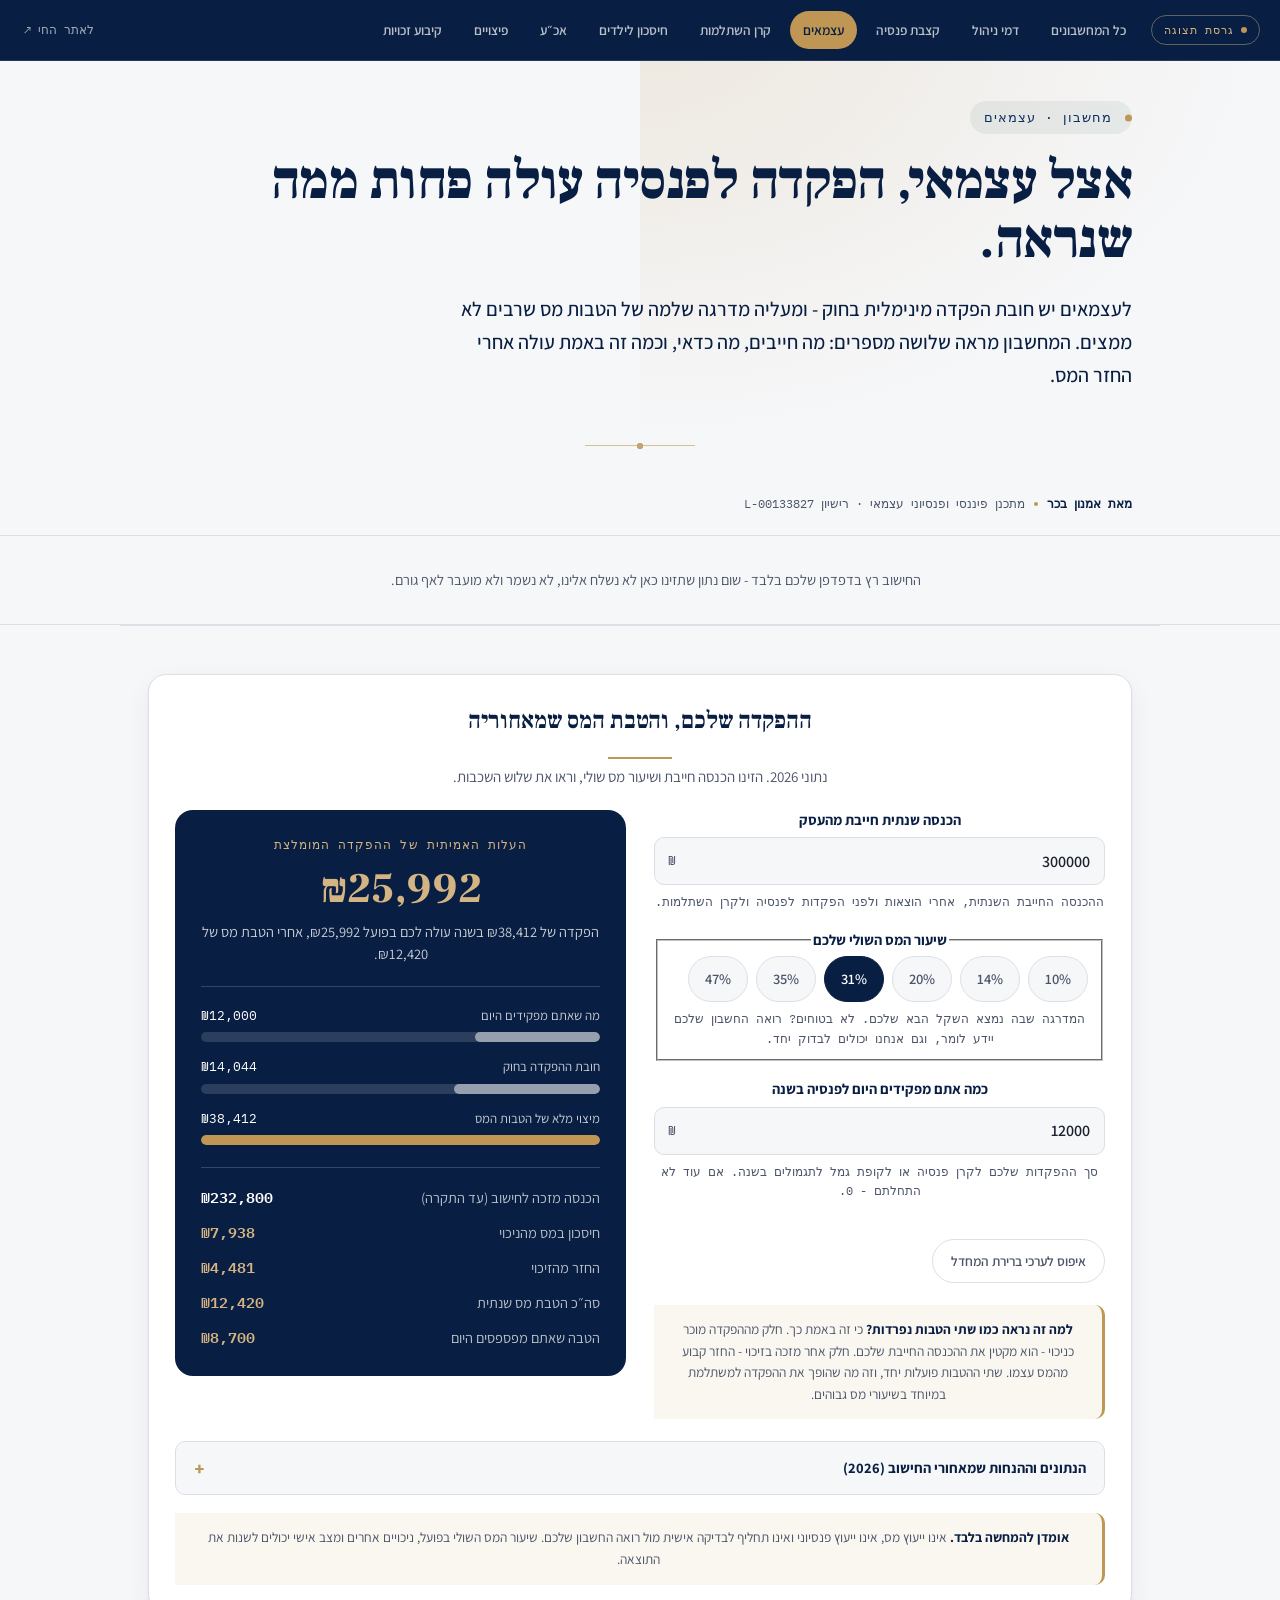
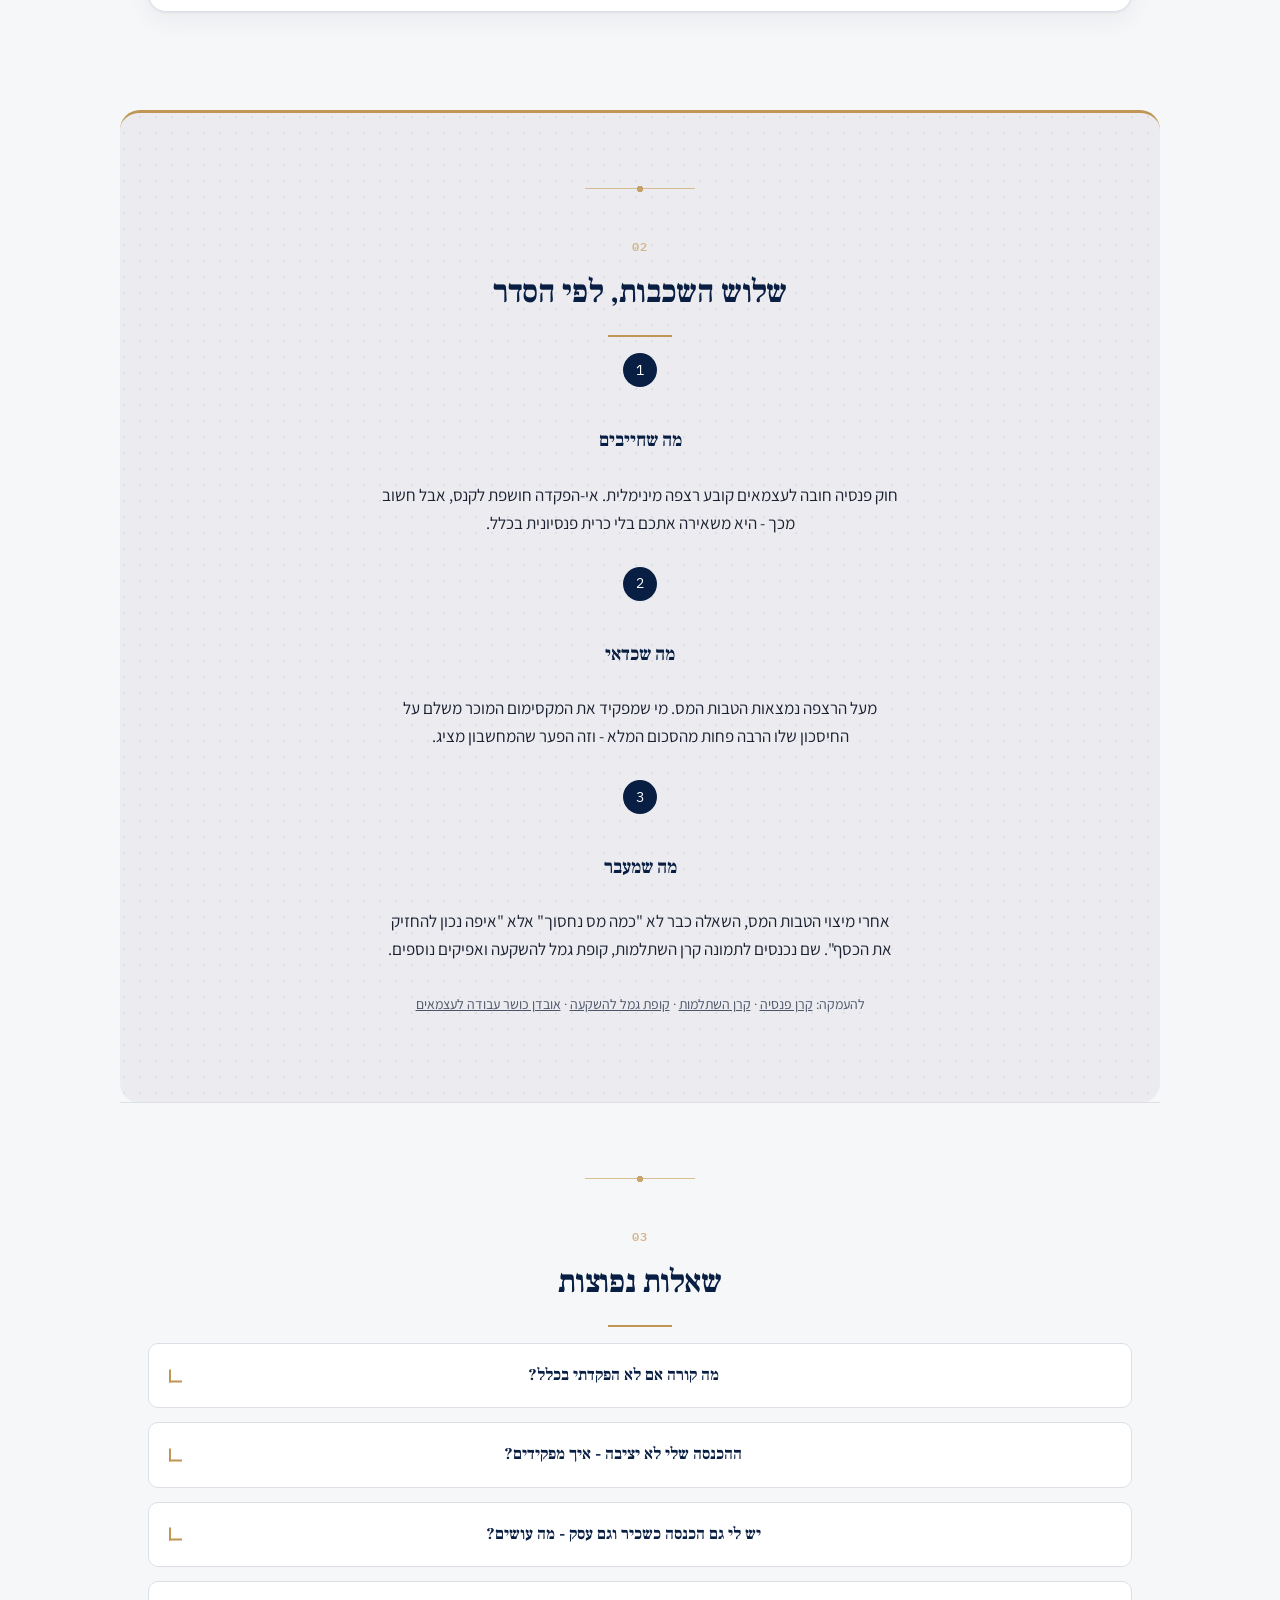
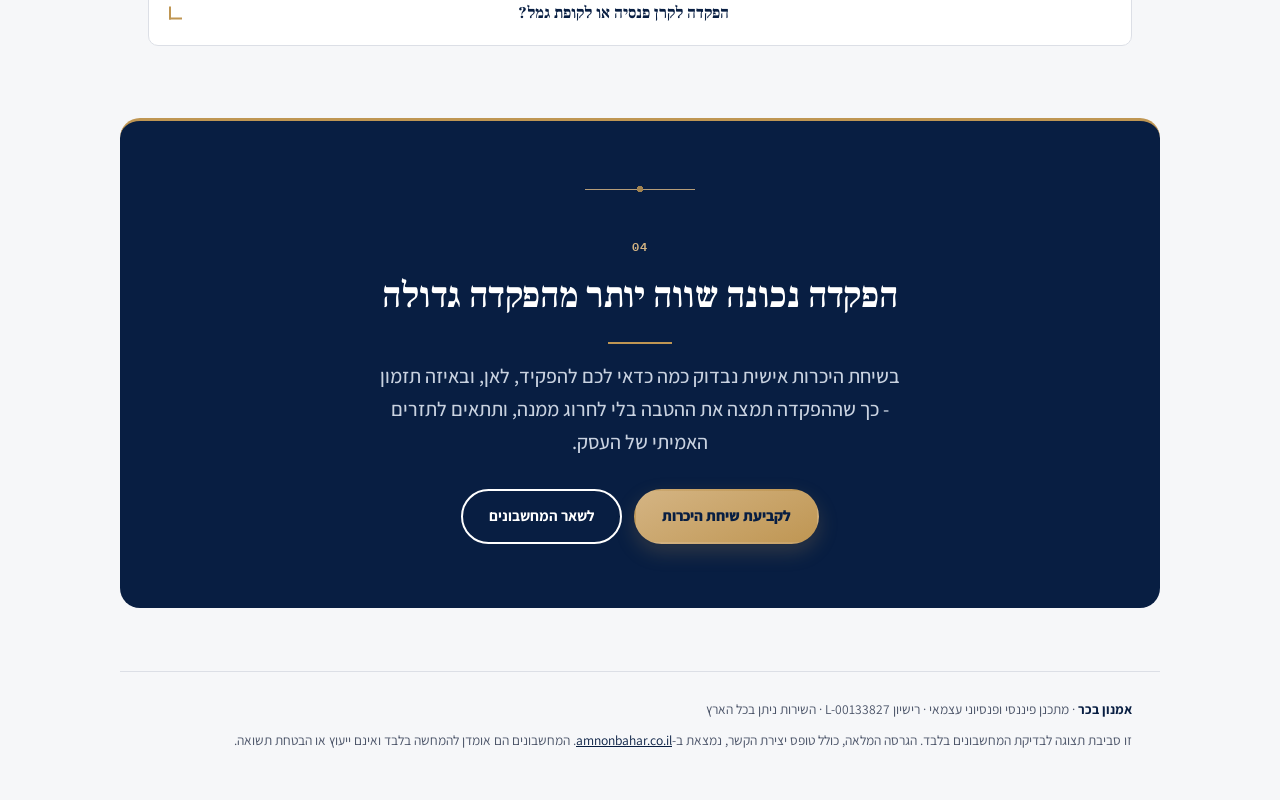
==== atzmaim.html @ f7e017d6 "Add 8 financial calculators + preview switcher" ====
<!DOCTYPE html>
<html lang="he" dir="rtl">
<head>
<meta charset="UTF-8">
<meta name="viewport" content="width=device-width, initial-scale=1">
<meta name="robots" content="noindex, nofollow">
<title>מחשבון פנסיה והטבות מס לעצמאים · מחשבונים · אמנון בכר</title>
<meta name="description" content="מחשבון לעצמאים 2026: כמה אתם חייבים להפקיד לפנסיה לפי חוק, כמה כדאי להפקיד למיצוי מלא של הטבות המס, וכמה ההפקדה באמת עולה לכם אחרי החזר המס.">
<link rel="icon" href="data:image/svg+xml,<svg xmlns='http://www.w3.org/2000/svg' viewBox='0 0 64 64'><rect width='64' height='64' rx='12' fill='%23081e42'/><text x='32' y='43' font-family='Georgia,serif' font-size='30' font-weight='700' fill='%23bf9653' text-anchor='middle'>AB</text></svg>">
<link rel="preconnect" href="https://fonts.googleapis.com">
<link rel="preconnect" href="https://fonts.gstatic.com" crossorigin>
<link href="https://fonts.googleapis.com/css2?family=Frank+Ruhl+Libre:wght@400;500;700;900&family=Assistant:wght@300;400;500;600;700;800&family=IBM+Plex+Mono:wght@400;500;600&display=swap" rel="stylesheet">
<link rel="stylesheet" href="style.css">
<link rel="stylesheet" href="preview.css">
<script src="preview.js" defer></script>
<script src="calc.js"></script>
</head>
<body>
<a href="#main" class="skip-link">דילוג לתוכן הראשי</a>

<!-- ===== סרגל תצוגה זמני - לא חלק מהאתר החי ===== -->
<div class="pv-bar">
  <div class="pv-inner">
    <span class="pv-flag">גרסת תצוגה</span>
    <nav class="pv-nav" aria-label="מעבר בין מחשבונים">
      <a href="index.html">כל המחשבונים</a>
      <a href="dmei-nihul.html">דמי ניהול</a>
      <a href="pensiya.html">קצבת פנסיה</a>
      <a href="atzmaim.html" class="is-active" aria-current="page">עצמאים</a>
      <a href="keren-hishtalmut.html">קרן השתלמות</a>
      <a href="yeladim.html">חיסכון לילדים</a>
      <a href="ovdan-kosher.html">אכ״ע</a>
      <a href="pitzuyim.html">פיצויים</a>
      <a href="kibua-zchuyot.html">קיבוע זכויות</a>
    </nav>
    <a class="pv-live" href="https://amnonbahar.co.il" target="_blank" rel="noopener">לאתר החי ↗</a>
  </div>
</div>

<main id="main">
<!-- ============================= HERO ============================= -->
<section class="wrap" style="padding-top:40px;">
  <span class="eyebrow">מחשבון · עצמאים</span>
  <h1>אצל עצמאי, הפקדה לפנסיה עולה פחות ממה שנראה.</h1>
  <p class="lede">
    לעצמאים יש חובת הפקדה מינימלית בחוק - ומעליה מדרגה שלמה של הטבות מס
    שרבים לא ממצים. המחשבון מראה שלושה מספרים: מה חייבים, מה כדאי,
    וכמה זה באמת עולה אחרי החזר המס.
  </p>
</section>

<div class="wrap">
  <p class="byline"><b>מאת אמנון בכר</b><span class="byline-dot"></span><span>מתכנן פיננסי ופנסיוני עצמאי · רישיון L-00133827</span></p>
</div>

<div class="trust-bar">
  <div class="muted">החישוב רץ בדפדפן שלכם בלבד - שום נתון שתזינו כאן לא נשלח אלינו, לא נשמר ולא מועבר לאף גורם.</div>
</div>

<!-- ============================= CALCULATOR ============================= -->
<section class="wrap" id="calc" style="padding-top:22px;">
  <div class="calc" id="selfCalc">
    <div class="calc-head">
      <h2 style="font-size:24px;">ההפקדה שלכם, והטבת המס שמאחוריה</h2>
      <p>נתוני 2026. הזינו הכנסה חייבת ושיעור מס שולי, וראו את שלוש השכבות.</p>
    </div>

    <div class="calc-grid">
      <div class="calc-fields">
        <div class="calc-field">
          <label for="scIncome">הכנסה שנתית חייבת מהעסק</label>
          <span class="calc-input-wrap">
            <input class="calc-input" id="scIncome" type="number" inputmode="numeric" min="0" step="5000" value="300000" data-in="income">
            <span class="calc-unit">₪</span>
          </span>
          <p class="calc-hint">ההכנסה החייבת השנתית, אחרי הוצאות ולפני הפקדות לפנסיה ולקרן השתלמות.</p>
        </div>

        <fieldset class="calc-field">
          <legend class="calc-legend">שיעור המס השולי שלכם</legend>
          <div class="calc-seg">
            <input type="radio" name="scTax" id="scTax10" value="10" data-in="tax"><label for="scTax10">10%</label>
            <input type="radio" name="scTax" id="scTax14" value="14" data-in="tax"><label for="scTax14">14%</label>
            <input type="radio" name="scTax" id="scTax20" value="20" data-in="tax"><label for="scTax20">20%</label>
            <input type="radio" name="scTax" id="scTax31" value="31" checked data-in="tax"><label for="scTax31">31%</label>
            <input type="radio" name="scTax" id="scTax35" value="35" data-in="tax"><label for="scTax35">35%</label>
            <input type="radio" name="scTax" id="scTax47" value="47" data-in="tax"><label for="scTax47">47%</label>
          </div>
          <p class="calc-hint">המדרגה שבה נמצא השקל הבא שלכם. לא בטוחים? רואה החשבון שלכם יידע לומר, וגם אנחנו יכולים לבדוק יחד.</p>
        </fieldset>

        <div class="calc-field">
          <label for="scActual">כמה אתם מפקידים היום לפנסיה בשנה</label>
          <span class="calc-input-wrap">
            <input class="calc-input" id="scActual" type="number" inputmode="numeric" min="0" step="1000" value="12000" data-in="actual">
            <span class="calc-unit">₪</span>
          </span>
          <p class="calc-hint">סך ההפקדות שלכם לקרן פנסיה או לקופת גמל לתגמולים בשנה. אם עוד לא התחלתם - 0.</p>
        </div>

        <div class="calc-actions">
          <button type="button" class="calc-reset" data-calc-reset>איפוס לערכי ברירת המחדל</button>
        </div>

        <div class="calc-disclaimer" style="margin-top:4px;">
          <b>למה זה נראה כמו שתי הטבות נפרדות?</b> כי זה באמת כך. חלק מההפקדה
          מוכר כניכוי - הוא מקטין את ההכנסה החייבת שלכם. חלק אחר מזכה בזיכוי -
          החזר קבוע מהמס עצמו. שתי ההטבות פועלות יחד, וזה מה שהופך את
          ההפקדה למשתלמת במיוחד בשיעורי מס גבוהים.
        </div>
      </div>

      <div class="calc-out" role="status" aria-live="polite">
        <span class="calc-out-eyebrow">העלות האמיתית של ההפקדה המומלצת</span>
        <p class="calc-out-value" data-out="netCost">₪0</p>
        <p class="calc-out-sub" data-out="netSub"></p>

        <div class="calc-bars">
          <div class="calc-bar-row">
            <div class="calc-bar-top"><span>מה שאתם מפקידים היום</span><span class="v" data-out="actual2">₪0</span></div>
            <div class="calc-bar is-alt"><span data-bar="actualPct"></span></div>
          </div>
          <div class="calc-bar-row">
            <div class="calc-bar-top"><span>חובת ההפקדה בחוק</span><span class="v" data-out="mandatory">₪0</span></div>
            <div class="calc-bar is-alt"><span data-bar="mandatoryPct"></span></div>
          </div>
          <div class="calc-bar-row">
            <div class="calc-bar-top"><span>מיצוי מלא של הטבות המס</span><span class="v" data-out="optimal">₪0</span></div>
            <div class="calc-bar"><span data-bar="optimalPct"></span></div>
          </div>
        </div>

        <ul class="calc-out-list">
          <li><span class="k">הכנסה מזכה לחישוב (עד התקרה)</span><span class="v" data-out="eligible">₪0</span></li>
          <li><span class="k">חיסכון במס מהניכוי</span><span class="v pos" data-out="dedSave">₪0</span></li>
          <li><span class="k">החזר מהזיכוי</span><span class="v pos" data-out="creditSave">₪0</span></li>
          <li><span class="k">סה״כ הטבת מס שנתית</span><span class="v pos" data-out="totalSave">₪0</span></li>
          <li><span class="k">הטבה שאתם מפספסים היום</span><span class="v pos" data-out="missed">₪0</span></li>
        </ul>
      </div>
    </div>

    <details class="calc-assump">
      <summary>הנתונים וההנחות שמאחורי החישוב (2026)</summary>
      <div class="calc-assump-body">
        <ul>
          <li><b>חובת ההפקדה:</b> 4.45% על חלק ההכנסה עד מחצית השכר הממוצע במשק, ו-12.55% על החלק שבין מחצית השכר הממוצע לשכר הממוצע המלא. מעל השכר הממוצע אין חובה. השכר הממוצע במשק ששימש לחישוב: ₪13,769 לחודש.</li>
          <li><b>הטבות המס:</b> ניכוי של עד 11% מההכנסה המזכה, וזיכוי במס בשיעור 35% על עד 5.5% נוספים - יחד עד 16.5%. תקרת ההכנסה המזכה לשנת 2026: ₪232,800 בשנה.</li>
          <li>החישוב מציג את החיסכון במס בלבד, ואינו כולל השפעות על דמי ביטוח לאומי או על מס יסף.</li>
          <li>ההפקדה לקרן השתלמות היא הטבה נפרדת ונוספת, ולה יש <a href="keren-hishtalmut.html">מחשבון משלה</a>.</li>
          <li>הסכומים והתקרות מתעדכנים מדי שנה. הערכים כאן נכונים לשנת המס 2026.</li>
        </ul>
      </div>
    </details>

    <p class="calc-disclaimer">
      <b>אומדן להמחשה בלבד.</b> אינו ייעוץ מס, אינו ייעוץ פנסיוני ואינו תחליף
      לבדיקה אישית מול רואה החשבון שלכם. שיעור המס השולי בפועל, ניכויים אחרים
      ומצב אישי יכולים לשנות את התוצאה.
    </p>
  </div>
</section>

<!-- ============================= READ ============================= -->
<section class="wrap section-soft" id="read">
  <h2>שלוש השכבות, לפי הסדר</h2>
  <ol class="steps">
    <li><h3>מה שחייבים</h3><p>חוק פנסיה חובה לעצמאים קובע רצפה מינימלית. אי-הפקדה חושפת לקנס, אבל חשוב מכך - היא משאירה אתכם בלי כרית פנסיונית בכלל.</p></li>
    <li><h3>מה שכדאי</h3><p>מעל הרצפה נמצאות הטבות המס. מי שמפקיד את המקסימום המוכר משלם על החיסכון שלו הרבה פחות מהסכום המלא - וזה הפער שהמחשבון מציג.</p></li>
    <li><h3>מה שמעבר</h3><p>אחרי מיצוי הטבות המס, השאלה כבר לא "כמה מס נחסוך" אלא "איפה נכון להחזיק את הכסף". שם נכנסים לתמונה קרן השתלמות, קופת גמל להשקעה ואפיקים נוספים.</p></li>
  </ol>
  <p class="muted" style="margin-top:16px;font-size:14px;">
    להעמקה: <a href="https://amnonbahar.co.il/pensia/" target="_blank" rel="noopener">קרן פנסיה</a> ·
    <a href="https://amnonbahar.co.il/kerenhish/" target="_blank" rel="noopener">קרן השתלמות</a> ·
    <a href="https://amnonbahar.co.il/gemelinvest/" target="_blank" rel="noopener">קופת גמל להשקעה</a> ·
    <a href="https://amnonbahar.co.il/ovdankosher/" target="_blank" rel="noopener">אובדן כושר עבודה לעצמאים</a>
  </p>
</section>

<!-- ============================= FAQ ============================= -->
<section class="wrap" id="faq">
  <h2>שאלות נפוצות</h2>

  <details class="faq-item">
    <summary><h3>מה קורה אם לא הפקדתי בכלל?</h3></summary>
    <div class="faq-a"><p>
      חוק פנסיה חובה לעצמאים מטיל קנס על אי-הפקדה, אבל הנזק המרכזי הוא אחר:
      שנה בלי הפקדה היא שנה שלא נצברת, ואי אפשר להשלים אותה בדיעבד עם אותה
      הטבת מס. ככל שמתחילים מוקדם יותר, המחיר נמוך יותר.
    </p></div>
  </details>

  <details class="faq-item">
    <summary><h3>ההכנסה שלי לא יציבה - איך מפקידים?</h3></summary>
    <div class="faq-a"><p>
      אפשר להפקיד בהוראת קבע חודשית ולהשלים סכום חד-פעמי לקראת סוף השנה,
      אחרי שכבר יודעים איך נראית ההכנסה בפועל. זו דרך נפוצה למי שההכנסה
      שלו משתנה מחודש לחודש.
    </p></div>
  </details>

  <details class="faq-item">
    <summary><h3>יש לי גם הכנסה כשכיר וגם עסק - מה עושים?</h3></summary>
    <div class="faq-a"><p>
      התמונה מורכבת יותר: ההפקדות דרך המעסיק כבר מנצלות חלק מהתקרות, וצריך
      לבדוק כמה "מקום" נשאר להפקדה כעצמאי. זה בדיוק סוג המקרה ששווה לעבור
      עליו יחד, כדי לא להפקיד מעבר לתקרה בלי הטבה.
    </p></div>
  </details>

  <details class="faq-item">
    <summary><h3>הפקדה לקרן פנסיה או לקופת גמל?</h3></summary>
    <div class="faq-a"><p>
      בקרן פנסיה מקיפה יש גם כיסוי לשאירים ולאובדן כושר עבודה, שנגבה מההפקדה.
      בקופת גמל אין כיסויים כאלה, וצריך להסדיר אותם בנפרד. ההחלטה תלויה במצב
      המשפחתי, בכיסויים שכבר יש לכם ובמטרות - ולא בהטבת המס, שדומה בשניהם.
    </p></div>
  </details>
</section>

<!-- ============================= CLOSING ============================= -->
<section class="wrap section-soft" id="contact">
  <h2>הפקדה נכונה שווה יותר מהפקדה גדולה</h2>
  <p class="lede">
    בשיחת היכרות אישית נבדוק כמה כדאי לכם להפקיד, לאן, ובאיזה תזמון -
    כך שההפקדה תמצה את ההטבה בלי לחרוג ממנה, ותתאים לתזרים האמיתי של העסק.
  </p>
  <div class="cta-row">
    <a href="https://wa.me/972544909201" class="btn btn-primary" target="_blank" rel="noopener">לקביעת שיחת היכרות</a>
    <a href="index.html" class="btn btn-secondary">לשאר המחשבונים</a>
  </div>
</section>

<script>
AB.init('#selfCalc', function (v) {
  var AVG = 13769;              /* שכר ממוצע במשק, 2026 */
  var CEIL = 232800;            /* תקרת הכנסה מזכה שנתית, 2026 */
  var monthlyIncome = v.income / 12;

  /* חובת הפקדה: 4.45% עד מחצית השכר הממוצע, 12.55% מהמחצית עד השכר הממוצע */
  var tier1 = Math.min(monthlyIncome, AVG / 2);
  var tier2 = AB.clamp(monthlyIncome - AVG / 2, 0, AVG / 2);
  var mandatory = (tier1 * 0.0445 + tier2 * 0.1255) * 12;

  var eligible = Math.min(v.income, CEIL);
  var optimal = eligible * 0.165;
  var dedBase = eligible * 0.11;
  var credBase = eligible * 0.055;
  var dedSave = dedBase * (v.tax / 100);
  var credSave = credBase * 0.35;
  var totalSave = dedSave + credSave;
  var netCost = optimal - totalSave;

  /* ההטבה שכבר מנוצלת בפועל לפי ההפקדה הקיימת */
  var actual = Math.max(0, v.actual);
  var usedDed = Math.min(actual, dedBase);
  var usedCred = AB.clamp(actual - dedBase, 0, credBase);
  var usedSave = usedDed * (v.tax / 100) + usedCred * 0.35;
  var missed = Math.max(0, totalSave - usedSave);

  var max = Math.max(actual, mandatory, optimal, 1);
  return {
    netCost: AB.money(netCost),
    netSub: 'הפקדה של ' + AB.money(optimal) + ' בשנה עולה לכם בפועל ' + AB.money(netCost) +
            ', אחרי הטבת מס של ' + AB.money(totalSave) + '.',
    actual2: AB.money(actual),
    mandatory: AB.money(mandatory),
    optimal: AB.money(optimal),
    actualPct: (actual / max) * 100,
    mandatoryPct: (mandatory / max) * 100,
    optimalPct: (optimal / max) * 100,
    eligible: AB.money(eligible),
    dedSave: AB.money(dedSave),
    creditSave: AB.money(credSave),
    totalSave: AB.money(totalSave),
    missed: missed > 1 ? AB.money(missed) : 'אתם ממצים את ההטבה'
  };
});
</script>
</main>

<footer class="pv-foot">
  <p><b>אמנון בכר</b> · מתכנן פיננסי ופנסיוני עצמאי · רישיון L-00133827 · השירות ניתן בכל הארץ</p>
  <p>זו סביבת תצוגה לבדיקת המחשבונים בלבד. הגרסה המלאה, כולל טופס יצירת הקשר,
     נמצאת ב-<a href="https://amnonbahar.co.il/machshevonim/" target="_blank" rel="noopener">amnonbahar.co.il</a>.
     המחשבונים הם אומדן להמחשה בלבד ואינם ייעוץ או הבטחת תשואה.</p>
</footer>

</body>
</html>
---- style.css ----
:root{
  --navy:#081e42; --navy-2:#0d2b5c;
  --pine:#081e42; --pine-2:#0d2b5c;
  --gold:#bf9653; --gold-2:#d4b483;
  --paper:#f6f7f9; --paper-2:#ececf0;
  --ink:#1b2130; --ink-soft:#4b5468;
  --line:#dcdfe6; --white:#ffffff; --myth:#a4433a; /* keep — used only for myth/fact contrast, not brand-facing */
  --radius:10px; --radius-lg:18px;
  --shadow:0 1px 2px rgba(20,34,56,.06),0 8px 24px rgba(20,34,56,.06);
  --maxw:1040px;
  --font-display:'Frank Ruhl Libre',serif;
  --font-body:'Assistant',sans-serif;
  --font-mono:'IBM Plex Mono',monospace;
}
*{box-sizing:border-box}
html{scroll-behavior:smooth}
body{margin:0;background:var(--paper);color:var(--ink);font-family:var(--font-body);
  font-size:17px;line-height:1.65;-webkit-font-smoothing:antialiased}
img,svg{max-width:100%;display:block}
a{color:inherit}
:focus-visible{outline:3px solid var(--gold);outline-offset:2px;border-radius:4px}
@media (prefers-reduced-motion: reduce){*{animation-duration:.001ms !important;transition-duration:.001ms !important}}

.wrap{max-width:var(--maxw);margin:0 auto;padding:0 28px}

/* ---- header / footer ---- */
.site-header{position:sticky;top:0;z-index:50;background:rgba(246,247,249,.92);
  backdrop-filter:blur(6px);border-bottom:1px solid var(--line)}
.site-header-inner{display:flex;align-items:center;justify-content:space-between;padding:8px 28px;gap:20px}
.brand-lockup{display:flex;align-items:center;gap:10px;text-decoration:none;font-family:var(--font-display);
  font-weight:800;font-size:19px;color:var(--navy)}
.brand-lockup svg{width:26px;height:26px}
.site-header nav{display:flex;gap:26px;font-size:14.5px;font-weight:600}
.site-header nav a{text-decoration:none;color:var(--ink-soft)}
.site-header nav a:hover{color:var(--navy)}
.btn-sm{padding:10px 18px;font-size:13.5px}

/* mobile nav toggle (hamburger) — hidden on desktop, shown only under the
   720px breakpoint where the inline nav switches to a dropdown, see below */
.nav-toggle{display:none;flex:0 0 auto;width:44px;height:44px;padding:0;
  align-items:center;justify-content:center;flex-direction:column;gap:5px;
  border:1px solid var(--line);border-radius:10px;background:var(--white);
  cursor:pointer;-webkit-tap-highlight-color:transparent}
.nav-toggle span{display:block;width:20px;height:2px;border-radius:2px;background:var(--navy);
  transition:transform .2s ease,opacity .2s ease}
.site-header.nav-open .nav-toggle span:nth-child(1){transform:translateY(7px) rotate(45deg)}
.site-header.nav-open .nav-toggle span:nth-child(2){opacity:0}
.site-header.nav-open .nav-toggle span:nth-child(3){transform:translateY(-7px) rotate(-45deg)}

.site-footer{border-top:1px solid var(--line);padding:40px 0;margin-top:80px}
.site-footer-inner{display:flex;flex-wrap:wrap;align-items:center;justify-content:space-between;gap:18px}
.site-footer nav{display:flex;flex-wrap:wrap;justify-content:center;gap:6px 12px;font-size:13px}
.site-footer nav a{text-decoration:none;color:var(--ink-soft);display:inline-flex;align-items:center;
  padding:9px 6px;min-height:40px}
.footer-note{font-family:var(--font-mono);font-size:12px;color:var(--ink-soft);margin:0;width:100%}

/* ---- eyebrow / cta / buttons ---- */
.eyebrow{display:inline-flex;align-items:center;gap:8px;font-family:var(--font-mono);font-size:12.5px;
  letter-spacing:.08em;text-transform:uppercase;color:var(--pine-2);background:rgba(47,93,80,.08);
  padding:6px 14px;border-radius:999px;margin-bottom:18px}
.lede{font-size:20px;color:var(--navy);font-weight:500;max-width:680px}
.cta-row{display:flex;gap:12px;flex-wrap:wrap}
.btn{font-family:var(--font-body);font-weight:700;font-size:15px;padding:13px 26px;border-radius:999px;
  border:2px solid transparent;cursor:pointer;transition:transform .15s,box-shadow .15s;text-decoration:none;display:inline-block;
  -webkit-appearance:none;appearance:none;-webkit-tap-highlight-color:transparent;touch-action:manipulation;margin:0}
.btn-primary{background:var(--gold);color:var(--navy)}
.btn-primary:hover{transform:translateY(-1px);box-shadow:0 6px 18px rgba(184,134,59,.35)}
.btn-secondary{background:transparent;border-color:var(--navy);color:var(--navy)}

/* ---- content components (mirrors the brand book) ---- */
.trust-bar{display:flex;gap:26px;flex-wrap:wrap;font-size:14px;color:var(--ink-soft);
  border-top:1px solid var(--line);border-bottom:1px solid var(--line);padding:14px 0;margin:28px 0}
.trust-bar b{color:var(--navy)}

/* byline: visible author/authority line under a guide's hero (E-E-A-T / GEO - name+license readable in-page, not only in schema) */
.byline{display:flex;align-items:center;gap:9px;flex-wrap:wrap;margin:4px 0 22px;
  font-family:var(--font-mono);font-size:12px;color:var(--ink-soft)}
.byline b{color:var(--navy);font-weight:700}
.byline .byline-dot{width:4px;height:4px;border-radius:50%;background:var(--gold);flex:none}

.service-grid{display:grid;grid-template-columns:repeat(auto-fit,minmax(180px,1fr));gap:14px}
.card{background:var(--white);border:1px solid var(--line);border-radius:var(--radius);padding:18px}
.card .badge{display:inline-block;background:var(--pine);color:#fff;font-size:11px;padding:3px 10px;
  border-radius:999px;margin-bottom:10px;font-family:var(--font-mono)}
.card h4{margin:0 0 6px;font-family:var(--font-display);color:var(--navy);font-size:17px}
.card p{margin:0;font-size:14px;color:var(--ink-soft)}

ol.steps{counter-reset:step;list-style:none;padding:0;margin:0;display:flex;flex-direction:column;gap:16px}
ol.steps li{counter-increment:step;display:flex;gap:16px;align-items:flex-start}
ol.steps li::before{content:counter(step);flex:0 0 auto;width:34px;height:34px;border-radius:50%;
  background:var(--navy);color:#fff;display:flex;align-items:center;justify-content:center;font-family:var(--font-mono);font-size:14px}
ol.steps b{color:var(--navy);display:block;margin-bottom:2px}
ol.steps span{color:var(--ink-soft);font-size:14.5px}

.faq-item{border-bottom:1px solid var(--line);padding:16px 0}
.faq-item summary{cursor:pointer;font-weight:700;color:var(--navy)}
.faq-item p{color:var(--ink-soft);margin:10px 0 0;font-size:15px}

.checklist{list-style:none;padding:0;margin:0;display:flex;flex-direction:column;gap:10px}
.checklist li{display:flex;gap:10px;align-items:flex-start;font-size:15px}
.checklist li::before{content:"✓";flex:0 0 auto;width:20px;height:20px;border-radius:5px;
  background:rgba(47,93,80,.12);color:var(--pine);font-size:12px;display:flex;align-items:center;justify-content:center;margin-top:2px}

.timeline{display:flex;overflow-x:auto;padding:10px 0}
.timeline .stage{flex:1 0 140px;position:relative;padding:0 18px 0 0;text-align:center}
.timeline .stage::before{content:"";position:absolute;top:9px;right:0;left:-50%;height:2px;background:var(--line)}
.timeline .stage:first-child::before{display:none}
.timeline .dot{width:20px;height:20px;border-radius:50%;background:var(--gold);margin:0 auto 10px;
  border:3px solid var(--paper);box-shadow:0 0 0 2px var(--gold)}
.timeline .age{font-family:var(--font-mono);font-size:12px;color:var(--gold-2);font-weight:600}
.timeline .txt{font-size:13.5px;color:var(--ink-soft);margin-top:4px}

.scenario{background:var(--white);border:1px dashed var(--line);border-radius:var(--radius);padding:18px}
.scenario .tag{font-family:var(--font-mono);font-size:11px;background:var(--myth);color:#fff;
  padding:3px 10px;border-radius:999px;display:inline-block;margin-bottom:10px}

.pullquote{font-family:var(--font-display);font-size:clamp(22px,2.6vw,30px);line-height:1.42;color:var(--navy);
  border-inline-start:4px solid var(--gold);padding:6px 26px;margin:30px 0;font-weight:500}

.resource-list{list-style:none;padding:0;margin:0;display:flex;flex-direction:column;gap:8px}
.resource-list li{font-size:14px;color:var(--ink-soft);border-bottom:1px dotted var(--line);padding-bottom:8px}
.resource-list b{color:var(--navy)}

.value-chips{display:flex;flex-wrap:wrap;gap:10px}
.value-chips span{background:var(--navy);color:var(--white);font-size:13.5px;padding:8px 16px;
  border-radius:999px;font-weight:600}

table.compare{width:100%;border-collapse:collapse;font-size:14px}
table.compare th,table.compare td{padding:12px 14px;border:1px solid var(--line);text-align:right}
table.compare th{background:var(--navy);color:#fff;font-weight:600;font-family:var(--font-mono);font-size:12px}
table.compare tr:nth-child(even) td{background:var(--white)}

.todo{background:#fdf3d6;border:1px dashed #c9a227;color:#7a5f0a;border-radius:6px;
  padding:2px 10px;font-size:13px;font-family:var(--font-mono);display:inline-block}

/* ---- generic layout helpers for pages ---- */
.hero{padding:64px 0 40px}
h1{font-family:var(--font-display);font-weight:900;font-size:clamp(34px,5vw,54px);
  line-height:1.1;color:var(--navy);margin:0 0 18px}
h2{font-family:var(--font-display);font-size:clamp(24px,3vw,32px);color:var(--navy);margin:0 0 14px}
section{padding:48px 0;border-top:1px solid var(--line)}
section:first-of-type{border-top:none}

@media (max-width:720px){
  .nav-toggle{display:flex}
  .site-header-inner{flex-wrap:wrap;row-gap:10px}
  /* order: logo + toggle share the top row; the CTA button gets its own row
     underneath (there isn't room for all three side by side without the
     button's text wrapping mid-word), nav drops down further only when opened */
  .site-header .btn-sm{order:5;flex-basis:100%;justify-content:center;text-align:center;
    padding:12px 22px;font-size:13.5px}
  .site-header nav{display:none;order:10;flex-basis:100%;flex-direction:column;gap:2px;
    padding:8px 0 14px;margin-top:2px;border-top:1px solid var(--line)}
  .site-header.nav-open nav{display:flex}
  .site-header nav a{padding:12px 8px;font-size:16px;border-radius:8px}
  .site-header nav a:hover,.site-header nav a:active{background:var(--paper-2)}
}

/* ---- additions to match the real content markup ---- */
h3{font-family:var(--font-display);font-size:19px;color:var(--navy);margin:22px 0 8px;font-weight:700}
p{margin:0 0 14px}
strong{color:var(--navy)}

.muted{color:var(--ink-soft)}

.section-soft{background:var(--paper-2);border-radius:var(--radius-lg);padding:36px 32px;margin:0 auto -1px}
.section-soft.wrap{max-width:var(--maxw)}

ul.plain{margin:0 0 14px;padding-inline-start:22px;display:flex;flex-direction:column;gap:10px}
ul.plain li{font-size:15.5px;color:var(--ink)}

.value-chips{display:flex;flex-wrap:wrap;gap:10px;margin:16px 0 0;padding:0;list-style:none}
.value-chips li{background:var(--navy);color:#fff;font-size:13.5px;padding:8px 16px;border-radius:999px;font-weight:600}

.toc{background:var(--white);border:1px solid var(--line);border-radius:var(--radius-lg);padding:22px 24px}
.toc-title{font-family:var(--font-mono);font-size:12px;text-transform:uppercase;letter-spacing:.05em;color:var(--ink-soft);margin-bottom:12px;font-weight:600}
.toc-grid{display:grid;grid-template-columns:1fr 1fr;gap:2px 24px;list-style:none;margin:0;padding:0}
.toc-grid a{color:var(--pine);text-decoration:none;font-size:14px;display:inline-flex;align-items:center;
  padding:9px 4px;min-height:40px}
.toc-grid a:hover{text-decoration:underline}

/* timeline: real content is a vertical stacked list of life-stages, not a horizontal dot path */
ul.timeline{list-style:none;margin:0;padding:0;display:flex;flex-direction:column}
ul.timeline li{padding:18px 0 18px 0;border-bottom:1px solid var(--line);border-inline-start:3px solid var(--gold);padding-inline-start:18px}
ul.timeline li:last-child{border-bottom:none}
ul.timeline .stage{font-family:var(--font-mono);font-size:13px;color:var(--navy);font-weight:700;display:block;margin-bottom:6px;letter-spacing:.01em}

.faq-item{border-bottom:1px solid var(--line);padding:16px 0}
.faq-item h3{margin:0 0 8px;font-size:16.5px}
.faq-item p{color:var(--ink-soft);font-size:15px}

.myth-fact{background:var(--white);border:1px solid var(--line);border-radius:var(--radius);padding:18px 20px;margin-bottom:14px}
.myth-fact .myth{color:var(--myth);font-weight:700;margin-bottom:6px;font-size:14.5px}
.myth-fact .fact{color:var(--pine);font-weight:700;margin-top:10px;margin-bottom:4px;font-family:var(--font-mono);font-size:12px;text-transform:uppercase;letter-spacing:.04em}

.resource-list{list-style:none;margin:0;padding:0}
.resource-list li{padding:12px 0;border-bottom:1px solid var(--line);font-size:14.5px;color:var(--ink-soft)}
.resource-list .name{font-weight:700;color:var(--navy);display:block;margin-bottom:2px;font-family:var(--font-display)}

.testimonial{border-inline-start:3px solid var(--gold);padding-inline-start:18px;margin-bottom:22px}
.testimonial p{font-size:16px;color:var(--ink);font-style:italic}
.testimonial .who{font-weight:600;color:var(--ink-soft);font-size:13.5px;margin-top:6px;font-family:var(--font-mono)}

.footer-grid{display:flex;flex-wrap:wrap;gap:30px;justify-content:space-between}
small.disclaimer{display:block;color:var(--ink-soft);margin-top:6px;font-size:12.5px;line-height:1.6}

/* real logo asset */
.logo-img{height:96px;width:auto}
.footer-mark{font-family:var(--font-display);font-weight:800;font-size:19px;color:#fff}
.site-footer{background:var(--navy)}
.site-footer nav a{color:#c9d2e0}
.footer-note{color:#c9d2e0}

/* ================= VISUAL POLISH PASS — real logo palette ================= */

/* rhythm: more air between sections
   NOTE: must not use the `padding` shorthand here — it would reset the
   horizontal padding inherited from .wrap to 0 (section.wrap has higher
   specificity than .wrap), leaving text edge-to-edge with no side margin
   on any viewport narrower than --maxw. Set only the sides we mean to change. */
section.wrap{padding-top:72px;padding-bottom:72px}
main#main > .wrap:first-child{padding-top:12px}

/* signature motif, straight off the real logo's own gold rule+dot —
   auto-applied between every real section, zero markup changes */
main#main > .wrap + .wrap{position:relative}
main#main > .wrap + .wrap::before{
  content:"";
  display:block;
  height:8px;
  width:110px;
  margin:0 auto 44px;
  background:
    radial-gradient(circle 3px at center, var(--gold) 99%, transparent 100%),
    linear-gradient(var(--gold-2), var(--gold-2));
  background-repeat:no-repeat;
  background-position:center center, center center;
  background-size:8px 8px, 100% 1px;
  opacity:.85;
}

/* hero: give it real presence */
main#main > .wrap:first-child h1{margin-bottom:22px}
.eyebrow{position:relative;padding-inline-start:20px}
.eyebrow::before{
  content:"";position:absolute;right:0;top:50%;transform:translateY(-50%);
  width:7px;height:7px;border-radius:50%;background:var(--gold)
}
.hero .lede, main#main > .wrap:first-child > .lede{font-size:20px}

/* section-soft: an intentional tinted band, not a plain grey box */
.section-soft{
  background:var(--paper-2);
  border-radius:20px;
  padding:44px 40px;
  position:relative;
  border-top:3px solid var(--gold);
}

/* typography scale + rhythm */
h1{letter-spacing:-.01em}
h2{letter-spacing:-.005em;margin-bottom:16px}
h2 + .lede{margin-top:-6px}

/* cards: gentle lift on hover, gold badge */
.card{transition:transform .18s ease, box-shadow .18s ease;background:#fff}
.card:hover{transform:translateY(-3px);box-shadow:0 10px 26px rgba(8,30,66,.10)}
.card .badge{background:var(--navy);color:var(--gold-2)}
.service-grid{gap:18px}

/* buttons: more weight, echo the logo's warm gold */
.btn-primary{background:var(--gold);color:var(--navy);box-shadow:0 1px 2px rgba(8,30,66,.12)}
.btn-primary:hover{background:var(--gold-2);box-shadow:0 10px 24px rgba(191,150,83,.35)}
.btn-secondary{border-color:var(--navy)}
.btn-secondary:hover{background:var(--navy);color:#fff}

/* glossary: reference-style two-column layout, no markup changes needed */
#glossary{column-count:2;column-gap:52px}
#glossary > h2, #glossary > .lede{column-span:all}
#glossary .faq-item{break-inside:avoid;margin-bottom:20px;padding:0 0 16px;border-bottom:1px solid var(--line)}

/* faq: clearer separation */
#faq .faq-item{padding:20px 0}

/* timeline: echo the same gold dot per stage instead of a plain border */
ul.timeline li{position:relative;padding-inline-start:26px;border-inline-start:none}
ul.timeline li::before{
  content:"";position:absolute;right:-1px;top:24px;width:9px;height:9px;
  border-radius:50%;background:var(--gold);box-shadow:0 0 0 3px var(--paper-2)
}
ul.timeline{border-inline-start:2px solid var(--line)}

/* final CTA: a real closing statement, navy band echoing the header */
#contact{background:var(--navy);color:#fff;text-align:center;padding:64px 48px}
#contact h2{color:#fff;font-size:clamp(26px,3.4vw,36px)}
#contact .lede{color:#c9d2e0;max-width:520px;margin:0 auto 30px}
#contact .cta-row{justify-content:center}
#contact .btn-secondary{border-color:#fff;color:#fff}
#contact .btn-secondary:hover{background:#fff;color:var(--navy)}

/* trust bar: quieter, more typographic */
.trust-bar{border-top:1px solid var(--line);border-bottom:1px solid var(--line);margin:0}
.trust-bar .muted{max-width:var(--maxw);margin:0 auto;padding:18px 32px 18px 32px;font-size:14.5px;
  color:var(--ink-soft);position:relative;padding-inline-start:60px}
.trust-bar .muted::before{content:"";position:absolute;right:32px;top:50%;transform:translateY(-50%);
  width:34px;height:1px;background:var(--gold)}

@media (max-width:760px){
  #glossary{column-count:1}
  section.wrap{padding-top:52px;padding-bottom:52px}
  .section-soft{padding:30px 22px}
}

@media (max-width:480px){
  /* a little less side padding than the 28px desktop default so mobile
     screens keep more usable text width, while still never touching the edge */
  .wrap{padding-inline:18px}
}

/* ================= DESIGN INVESTMENT PASS ================= */

/* logo: bigger, header adjusted to give it room */
.logo-img{height:150px;width:auto}
.site-header-inner{padding:4px 28px}
.site-header{border-bottom:1px solid var(--line)}

/* section-soft: subtle dot-grid texture for depth, not just flat tint */
.section-soft{
  background-color:var(--paper-2);
  background-image:radial-gradient(var(--line) 1px, transparent 1px);
  background-size:16px 16px;
  background-position:-4px -4px;
}

/* heading flourish: a short gold rule under every h2, tying back to the logo's own rule+dot */
h2{position:relative;padding-bottom:18px}
h2::after{
  content:"";position:absolute;bottom:0;right:0;width:64px;height:2px;background:var(--gold)
}
#contact h2::after{right:50%;transform:translateX(50%)}

/* buttons: richer, gently metallic gold */
.btn-primary{
  background:linear-gradient(155deg, var(--gold-2), var(--gold));
  color:var(--navy);font-weight:800;
  box-shadow:0 1px 2px rgba(8,30,66,.15), 0 8px 20px rgba(191,150,83,.22)
}
.btn-primary:hover{
  background:linear-gradient(155deg, var(--gold), var(--gold-2));
  box-shadow:0 1px 2px rgba(8,30,66,.18), 0 12px 28px rgba(191,150,83,.38);
  transform:translateY(-1px)
}
.btn{transition:transform .18s ease, box-shadow .18s ease, background .18s ease}

/* nav: quiet underline-on-hover instead of a flat color swap */
.site-header nav a{position:relative}
.site-header nav a::after{
  content:"";position:absolute;right:0;bottom:-4px;width:0;height:1.5px;background:var(--gold);
  transition:width .2s ease
}
.site-header nav a:hover::after{width:100%}
.site-header nav a:hover{color:var(--navy)}

/* testimonials: a real decorative mark, not just an italic line */
.testimonial{border-inline-start:none;padding-inline-start:0;position:relative;padding-right:38px}
.testimonial::before{
  content:"”";position:absolute;right:-4px;top:-14px;font-family:var(--font-display);
  font-size:56px;color:var(--gold);opacity:.55;line-height:1
}

/* scroll reveal */
.reveal{opacity:0;transform:translateY(16px);transition:opacity .55s ease, transform .55s ease}
.reveal.is-visible{opacity:1;transform:none}

/* card badges pick up the metallic gold too */
.card .badge{background:var(--navy);color:var(--gold-2);font-weight:700}

/* trust bar sits a touch further from the hero now that the watermark gives the hero more presence */
main#main > .wrap:first-child{padding-bottom:36px}

@media (max-width:760px){
  .logo-img{height:88px}
  main#main > .wrap:first-child{background-size:340px auto;background-position:left -30px top -10px}
}

/* ================= CENTER PASS: everything except the hero ================= */
main#main > .wrap:first-child ~ *{text-align:center}

main#main > .wrap:first-child ~ * .cta-row{justify-content:center}
main#main > .wrap:first-child ~ * .value-chips{justify-content:center}
main#main > .wrap:first-child ~ * .toc-grid{justify-content:center}
main#main > .wrap:first-child ~ * .card{text-align:center}
main#main > .wrap:first-child ~ * .service-grid{justify-content:center}

main#main > .wrap:first-child ~ * ol.steps{align-items:center}
main#main > .wrap:first-child ~ * ol.steps li{flex-direction:column;align-items:center;text-align:center;max-width:520px;margin:0 auto}

main#main > .wrap:first-child ~ * ul.timeline{border-inline-start:none;align-items:center}
main#main > .wrap:first-child ~ * ul.timeline li{text-align:center;padding-inline-start:0;padding-top:14px;max-width:560px;margin:0 auto}
main#main > .wrap:first-child ~ * ul.timeline li::before{right:50%;top:-2px;transform:translateX(50%);position:relative;display:block;margin:0 auto 10px}

main#main > .wrap:first-child ~ * .myth-fact,
main#main > .wrap:first-child ~ * .scenario,
main#main > .wrap:first-child ~ * .faq-item,
main#main > .wrap:first-child ~ * .resource-list li{text-align:center}
main#main > .wrap:first-child ~ * .resource-list .name{display:block}

main#main > .wrap:first-child ~ * .checklist{align-items:center}
main#main > .wrap:first-child ~ * .checklist li{justify-content:center;text-align:center}

main#main > .wrap:first-child ~ * table.compare th,
main#main > .wrap:first-child ~ * table.compare td{text-align:center}

main#main > .wrap:first-child ~ * .testimonial{text-align:center;padding-right:0;border-inline-start:none}
main#main > .wrap:first-child ~ * .testimonial::before{position:static;display:block;margin:0 auto 6px}

main#main > .wrap:first-child ~ * .pullquote{border-inline-start:none;border-top:3px solid var(--gold);padding:22px 0 0;text-align:center;margin:30px auto;max-width:640px}

/* trust bar: drop the right-aligned rule decoration and center the line itself */
.trust-bar .muted{padding-inline-start:0;text-align:center}
.trust-bar .muted::before{display:none}

/* toc box: center the title and grid within the box */
.toc{text-align:center}
.toc-grid{display:inline-flex;flex-wrap:wrap;justify-content:center}

/* heading rule centers only within the scoped area */
main#main > .wrap:first-child ~ * h2::after{right:50%;transform:translateX(50%)}

/* footer sits below everything either way */
.site-footer-inner{justify-content:center;text-align:center;flex-direction:column;gap:14px}
.site-footer nav{justify-content:center}

/* ================= CONTENT FLOW PASS ================= */
/* goal: a page with 15 sections and long lists (17 FAQs, 12 services) needs
   progressive disclosure + rhythm breaks, not more scrolling of flat text. */

/* --- reading progress rail: sits on the bottom edge of the sticky header --- */
.site-header{position:sticky;top:0;z-index:50}
.reading-progress{position:absolute;bottom:0;right:0;left:0;height:3px;background:transparent;overflow:hidden}
.reading-progress-bar{height:100%;width:0%;background:linear-gradient(90deg, var(--gold), var(--gold-2));
  transition:width .1s linear}

/* --- section index kicker: turns the flat stack into a numbered sequence --- */
/* only real content sections (<section class="wrap">) count; the hero (h1, no h2)
   is skipped so numbering starts at "01" from the first h2 section ("הסיפור שלי") */
main#main{counter-reset:section-index}
main#main > section.wrap:not(:first-child){counter-increment:section-index}
main#main > section.wrap > h2{position:relative}
main#main > section.wrap:not(:first-child) > h2::before{
  content:counter(section-index, decimal-leading-zero);
  display:block;
  font-family:var(--font-mono);
  font-size:12px;
  letter-spacing:.12em;
  color:var(--gold-2);
  font-weight:600;
  margin-bottom:10px;
}

@media (max-width:760px){
  section.wrap > h2::before{font-size:11px}
}

/* --- FAQ: native <details>/<summary> accordion, no JS required --- */
#faq .faq-item{padding:0}
#faq .faq-item + .faq-item{margin-top:14px}
#faq details.faq-item{border:1px solid var(--line);border-radius:var(--radius);background:var(--white);
  padding:0;overflow:hidden;transition:box-shadow .18s ease,border-color .18s ease}
#faq details.faq-item[open]{border-color:var(--gold-2);box-shadow:0 6px 20px rgba(8,30,66,.07)}
#faq summary{cursor:pointer;list-style:none;padding:18px 54px 18px 20px;position:relative;
  -webkit-tap-highlight-color:transparent}
#faq summary::-webkit-details-marker{display:none}
#faq summary h3{margin:0;font-size:16.5px;padding-bottom:0}
#faq summary::after{
  content:"";position:absolute;left:20px;top:50%;transform:translateY(-50%) rotate(0deg);
  width:11px;height:11px;
  border-inline-end:2px solid var(--gold);border-block-end:2px solid var(--gold);
  transform-origin:center;
  transition:transform .2s ease;
}
#faq details[open] summary::after{transform:translateY(-30%) rotate(-135deg)}
#faq summary:hover h3{color:var(--pine-2)}
#faq .faq-a{padding:0 20px 20px}
#faq .faq-a p{margin:0 0 10px}
#faq .faq-a p:last-child{margin-bottom:0}
#faq .faq-a .todo{display:inline-block;margin-top:8px}

/* --- "who this fits" / "common mistakes": break a wall of bullets into scannable cards --- */
.fit-grid,.mistake-grid{display:grid;grid-template-columns:repeat(auto-fit,minmax(260px,1fr));gap:16px;margin-top:24px}
.fit-card,.mistake-card{background:var(--white);border:1px solid var(--line);border-radius:var(--radius);
  padding:20px 22px;transition:transform .18s ease,box-shadow .18s ease}
.fit-card:hover,.mistake-card:hover{transform:translateY(-2px);box-shadow:0 10px 24px rgba(8,30,66,.08)}
.fit-icon,.mistake-icon{display:flex;align-items:center;justify-content:center;width:30px;height:30px;
  border-radius:50%;margin:0 auto 12px;font-family:var(--font-mono);font-size:13px;font-weight:700}
.fit-icon{background:rgba(191,150,83,.14);color:var(--gold);}
.mistake-icon{background:rgba(164,67,58,.1);color:var(--myth)}
.fit-card strong,.mistake-card strong{display:block;color:var(--navy);font-family:var(--font-display);
  font-size:16.5px;margin-bottom:6px}
.fit-card p,.mistake-card p{margin:0;font-size:14.5px;color:var(--ink-soft)}

@media (max-width:600px){
  .fit-grid,.mistake-grid{grid-template-columns:1fr}
}

/* --- icon system: consistent 24px stroke grid, one per service card --- */
.card-icon{
  display:flex;align-items:center;justify-content:center;
  width:44px;height:44px;border-radius:50%;
  background:rgba(191,150,83,.12);
  margin:0 auto 14px;
}
.card-icon svg{width:22px;height:22px;stroke:var(--gold);stroke-width:1.7;
  stroke-linecap:round;stroke-linejoin:round;fill:none}
.card:hover .card-icon{background:var(--gold);transition:background .18s ease}
.card:hover .card-icon svg{stroke:var(--navy);transition:stroke .18s ease}

/* --- scrollspy: highlight the current section in the TOC while scrolling --- */
.toc-grid a.is-active{color:var(--navy);font-weight:700;position:relative}
.toc-grid a.is-active::before{
  content:"";position:absolute;right:-14px;top:50%;transform:translateY(-50%);
  width:5px;height:5px;border-radius:50%;background:var(--gold);
}

/* --- hero: soft signature gradient glow behind the monogram (2026 premium-minimal cue) --- */
main#main > .wrap:first-child{position:relative;isolation:isolate}
main#main > .wrap:first-child::after{
  content:"";position:absolute;inset:-40px -10% auto auto;z-index:-1;
  width:60%;height:420px;
  background:radial-gradient(ellipse at top left, rgba(191,150,83,.16), transparent 70%);
  pointer-events:none;
}

/* ================= LEAD CAPTURE MODAL ================= */
.lead-modal-overlay{
  position:fixed;inset:0;z-index:999;
  background:rgba(8,30,66,.6);
  display:flex;align-items:center;justify-content:center;
  padding:20px;
  opacity:0;visibility:hidden;
  transition:opacity .2s ease,visibility .2s ease;
}
.lead-modal-overlay.is-open{opacity:1;visibility:visible}
.lead-modal{
  background:var(--white);
  width:100%;max-width:440px;max-height:90vh;overflow-y:auto;
  -webkit-overflow-scrolling:touch;
  border-radius:var(--radius-lg);
  box-shadow:var(--shadow);
  padding:36px 32px;
  position:relative;
  transform:translateY(12px);
  transition:transform .2s ease;
  text-align:right;
}
.lead-modal-overlay.is-open .lead-modal{transform:translateY(0)}
.lead-modal-close{
  position:absolute;top:12px;left:12px;
  width:40px;height:40px;border-radius:50%;
  border:1px solid var(--line);background:var(--white);
  color:var(--ink-soft);font-size:16px;line-height:1;
  cursor:pointer;display:flex;align-items:center;justify-content:center;
  transition:background .15s ease,color .15s ease;
}
.lead-modal-close:hover{background:var(--paper-2);color:var(--navy)}
.lead-modal h2{font-size:22px;padding-bottom:0;margin-bottom:8px}
.lead-modal h2::after{display:none}
.lead-modal .lede{font-size:15px;color:var(--ink-soft);font-weight:400;max-width:none;margin-bottom:24px}
.lead-modal .eyebrow{margin-bottom:16px}

.lead-field{margin-bottom:16px;text-align:right}
.lead-field label{display:block;font-size:13.5px;color:var(--ink-soft);margin-bottom:6px;font-weight:600}
.lead-field input{
  width:100%;padding:11px 14px;font-size:15px;font-family:var(--font-body);
  border:1px solid var(--line);border-radius:var(--radius);
  background:var(--paper);color:var(--ink);
}
.lead-field input:focus{outline:3px solid var(--gold);outline-offset:1px}
.lead-field input.invalid{border-color:var(--myth)}
.lead-field .err-msg{display:none;font-size:12.5px;color:var(--myth);margin-top:5px}
.lead-field.has-error .err-msg{display:block}

.lead-modal button[type="submit"]{width:100%;border:none;margin-top:4px;font-family:var(--font-body)}
.lead-modal button[type="submit"]:disabled{opacity:.6;cursor:default;transform:none !important}
.lead-fine{font-size:12px;color:var(--ink-soft);text-align:center;margin:14px 0 0}

.lead-state{display:none;text-align:center;padding:10px 0}
.lead-state.active{display:block}
.lead-state svg{margin:0 auto 14px}
.lead-state h2,.lead-state h3{font-size:20px}
.lead-state p{color:var(--ink-soft);font-size:14.5px}

body.lead-modal-locked{overflow:hidden}

/* ---- short quick-lead form (name+phone, added 24.08.2026) - reused on /, /prisha/, /premium/ ---- */
.quick-lead-card{
  max-width:420px;margin:28px auto 0;padding:24px;background:var(--paper);
  border:1px solid var(--line);border-radius:16px;box-shadow:0 18px 36px -24px rgba(8,30,66,.25);
  text-align:right;
}
.quick-lead-card button[type="submit"]:disabled{opacity:.6;cursor:default}

@media (max-width:480px){
  .lead-modal{padding:28px 22px}
}

/* ================= FLOATING WHATSAPP BUTTON ================= */
.whatsapp-float{
  position:fixed;bottom:22px;left:22px;z-index:900;
  width:56px;height:56px;border-radius:50%;
  background:#25D366;
  display:flex;align-items:center;justify-content:center;
  box-shadow:0 4px 14px rgba(0,0,0,.25);
  transition:transform .15s ease,box-shadow .15s ease,bottom .2s ease;
  -webkit-tap-highlight-color:transparent;
}
.whatsapp-float:hover{transform:translateY(-2px);box-shadow:0 8px 20px rgba(0,0,0,.3)}
.whatsapp-float svg{width:30px;height:30px;display:block}

/* While the site-notice bar is showing, lift this button clear of it (fixes it being
   hidden behind the notice bar - both previously sat in the same bottom-corner area). */
html.has-notice-bar .whatsapp-float{bottom:calc(22px + var(--notice-h, 0px) + 12px)}

@media (max-width:480px){
  .whatsapp-float{bottom:16px;left:16px;width:50px;height:50px}
  .whatsapp-float svg{width:26px;height:26px}
  html.has-notice-bar .whatsapp-float{bottom:calc(16px + var(--notice-h, 0px) + 10px)}
}

/* ================= SITE NOTICE BAR (cookies disclosure, added 24.08.2026, display-only) =================
   Deliberately not named/id'd "cookie"/"consent" - see comment in layout.html. */
.site-notice-bar{
  position:fixed;left:0;right:0;bottom:0;z-index:1200;
  display:flex;flex-wrap:wrap;align-items:center;justify-content:center;gap:16px;
  background:var(--navy);color:#fff;padding:14px 22px;
  box-shadow:0 -6px 20px rgba(0,0,0,.18);
}
.site-notice-bar[hidden]{display:none}
.site-notice-text{margin:0;font-size:14px;line-height:1.6;color:#fff;max-width:820px}
.site-notice-text a{color:var(--gold-2);text-decoration:underline}
.site-notice-btn{
  flex:0 0 auto;font-family:inherit;font-size:14px;font-weight:700;
  background:var(--gold);color:var(--navy);border:none;border-radius:8px;
  padding:9px 22px;cursor:pointer;white-space:nowrap;
  transition:transform .15s ease,box-shadow .15s ease;
}
.site-notice-btn:hover{transform:translateY(-1px)}

@media (max-width:600px){
  .site-notice-bar{padding:12px 16px;justify-content:flex-start;text-align:right}
  .site-notice-text{font-size:13px}
}

@media print{.site-notice-bar{display:none !important}}

/* ============================================================
   ACCESSIBILITY PANEL (תקן ישראלי 5568)
   כלי נגישות עצמאי - ללא תלות בשירות חיצוני
   ============================================================ */

/* --- קישור דילוג לתוכן --- */
.skip-link{position:absolute;top:-100px;right:16px;z-index:2000;background:var(--navy);color:#fff;
  padding:12px 20px;border-radius:0 0 8px 8px;font-weight:700;font-size:15px;text-decoration:none;
  transition:top .15s ease}
.skip-link:focus{top:0}

/* --- כפתור פתיחה צף --- */
.a11y-fab{position:fixed;bottom:22px;right:22px;z-index:1000;width:56px;height:56px;border-radius:50%;
  background:var(--navy);color:#fff;border:2px solid #fff;cursor:pointer;padding:0;
  display:flex;align-items:center;justify-content:center;
  box-shadow:0 4px 14px rgba(0,0,0,.25);transition:transform .15s ease,box-shadow .15s ease,bottom .2s ease;
  -webkit-tap-highlight-color:transparent}
.a11y-fab:hover{transform:translateY(-2px);box-shadow:0 8px 20px rgba(0,0,0,.3)}
.a11y-fab svg{width:32px;height:32px;display:block;fill:currentColor}

/* While the site-notice bar is showing, lift this button clear of it (fixes it being
   hidden behind the notice bar - both previously sat in the same bottom-corner area). */
html.has-notice-bar .a11y-fab{bottom:calc(22px + var(--notice-h, 0px) + 12px)}
html.has-notice-bar .a11y-panel{bottom:calc(90px + var(--notice-h, 0px) + 12px)}

/* --- הפאנל --- */
.a11y-panel{position:fixed;bottom:90px;right:22px;z-index:1001;width:320px;max-width:calc(100vw - 32px);
  max-height:calc(100vh - 130px);overflow-y:auto;background:#fff;color:var(--ink);
  border:1px solid var(--line);border-radius:var(--radius-lg);
  box-shadow:0 10px 40px rgba(20,34,56,.22);padding:18px;display:none;transition:bottom .2s ease}
.a11y-panel.is-open{display:block}
.a11y-panel-head{display:flex;align-items:center;justify-content:space-between;gap:12px;
  border-bottom:1px solid var(--line);padding-bottom:12px;margin-bottom:14px}
.a11y-panel-head h2{margin:0;font-family:var(--font-display);font-size:18px;color:var(--navy)}
.a11y-close{background:transparent;border:none;cursor:pointer;font-size:20px;line-height:1;
  color:var(--ink-soft);padding:6px;border-radius:6px}
.a11y-close:hover{color:var(--navy);background:var(--paper-2)}

.a11y-group{margin-bottom:16px}
.a11y-group-title{font-family:var(--font-mono);font-size:11.5px;letter-spacing:.06em;text-transform:uppercase;
  color:var(--ink-soft);margin:0 0 8px}

/* גודל טקסט */
.a11y-size-row{display:flex;align-items:center;gap:8px}
.a11y-size-row button{flex:0 0 44px;height:44px;border-radius:8px;border:1px solid var(--line);
  background:var(--paper);color:var(--navy);font-size:20px;font-weight:700;cursor:pointer}
.a11y-size-row button:hover{background:var(--paper-2)}
.a11y-size-val{flex:1;text-align:center;font-family:var(--font-mono);font-size:14px;color:var(--navy);font-weight:600}

/* כפתורי הפעלה/כיבוי */
.a11y-toggles{display:grid;grid-template-columns:1fr 1fr;gap:8px}
.a11y-toggle{display:flex;flex-direction:column;align-items:center;justify-content:center;gap:6px;
  min-height:74px;padding:10px 8px;border-radius:10px;border:1px solid var(--line);background:var(--paper);
  color:var(--navy);font-family:var(--font-body);font-size:12.5px;font-weight:600;line-height:1.3;
  text-align:center;cursor:pointer;transition:background .12s,border-color .12s}
.a11y-toggle:hover{background:var(--paper-2)}
.a11y-toggle svg{width:22px;height:22px;fill:none;stroke:currentColor;stroke-width:1.8;
  stroke-linecap:round;stroke-linejoin:round}
.a11y-toggle[aria-pressed="true"]{background:var(--navy);color:#fff;border-color:var(--navy)}

.a11y-reset{width:100%;margin-top:4px;padding:12px;border-radius:8px;border:1px solid var(--line);
  background:transparent;color:var(--ink-soft);font-family:var(--font-body);font-size:13.5px;font-weight:600;cursor:pointer}
.a11y-reset:hover{background:var(--paper-2);color:var(--navy)}

.a11y-panel-foot{border-top:1px solid var(--line);margin-top:14px;padding-top:12px;
  font-size:12.5px;color:var(--ink-soft);line-height:1.6}
.a11y-panel-foot a{color:var(--navy);font-weight:600}

@media (max-width:480px){
  .a11y-fab{bottom:16px;right:16px;width:50px;height:50px}
  .a11y-fab svg{width:28px;height:28px}
  .a11y-panel{bottom:76px;right:16px;left:16px;width:auto;max-width:none}
  html.has-notice-bar .a11y-fab{bottom:calc(16px + var(--notice-h, 0px) + 10px)}
  html.has-notice-bar .a11y-panel{bottom:calc(76px + var(--notice-h, 0px) + 10px)}
}

/* ============================================================
   מצבי הנגישות עצמם
   ============================================================ */

/* --- הגדלת טקסט (zoom על אזורי התוכן בלבד) --- */
html.a11y-zoomed .site-header,
html.a11y-zoomed main#main,
html.a11y-zoomed .site-footer{zoom:var(--a11y-zoom,1)}

/* --- ריווח שורות מוגדל --- */
html.a11y-spacing body,
html.a11y-spacing p,
html.a11y-spacing li,
html.a11y-spacing .lede,
html.a11y-spacing td,
html.a11y-spacing dd{line-height:2.1 !important;letter-spacing:.02em}

/* --- גופן קריא --- */
html.a11y-readable{--font-display:Arial,'Helvetica Neue',sans-serif;
  --font-body:Arial,'Helvetica Neue',sans-serif;--font-mono:Arial,sans-serif}
html.a11y-readable *{font-family:Arial,'Helvetica Neue',sans-serif !important;font-weight:500}
html.a11y-readable h1,html.a11y-readable h2,html.a11y-readable h3,
html.a11y-readable b,html.a11y-readable strong{font-weight:800}

/* --- הדגשת קישורים --- */
html.a11y-links a{text-decoration:underline !important;text-underline-offset:3px !important;
  text-decoration-thickness:2px !important;font-weight:700 !important;
  outline:2px dashed var(--gold);outline-offset:2px;border-radius:3px}

/* --- גווני אפור --- */
html.a11y-grayscale{filter:grayscale(100%)}

/* --- עצירת אנימציות --- */
html.a11y-noanim *,html.a11y-noanim *::before,html.a11y-noanim *::after{
  animation-duration:.001ms !important;animation-iteration-count:1 !important;
  transition-duration:.001ms !important;scroll-behavior:auto !important}
html.a11y-noanim .reveal{opacity:1 !important;transform:none !important}
html.a11y-noanim{scroll-behavior:auto}

/* --- סמן עכבר גדול --- */
html.a11y-cursor,html.a11y-cursor *{cursor:url("data:image/svg+xml,%3Csvg xmlns='http://www.w3.org/2000/svg' width='48' height='48' viewBox='0 0 48 48'%3E%3Cpath d='M10 4 L10 38 L18 30 L24 44 L30 41 L24 28 L36 28 Z' fill='%23000' stroke='%23fff' stroke-width='2.5'/%3E%3C/svg%3E") 8 4,auto !important}
html.a11y-cursor a,html.a11y-cursor button,html.a11y-cursor [role="button"],
html.a11y-cursor input,html.a11y-cursor label{cursor:url("data:image/svg+xml,%3Csvg xmlns='http://www.w3.org/2000/svg' width='48' height='48' viewBox='0 0 48 48'%3E%3Cpath d='M18 4 a4 4 0 0 1 8 0 v16 h2 v-4 a4 4 0 0 1 8 0 v4 h2 v-2 a4 4 0 0 1 8 0 v14 a12 12 0 0 1-12 12 h-8 a12 12 0 0 1-12-12 v-4' fill='%23000' stroke='%23fff' stroke-width='2.5'/%3E%3C/svg%3E") 14 4,pointer !important}

/* --- ניגודיות גבוהה (כהה) --- */
html.a11y-contrast{background:#000 !important}
html.a11y-contrast body{background:#000 !important;color:#fff !important}
html.a11y-contrast *{background-color:transparent !important;background-image:none !important;
  color:#fff !important;border-color:#fff !important;box-shadow:none !important;text-shadow:none !important}
html.a11y-contrast a,html.a11y-contrast a *{color:#ffdd00 !important;text-decoration:underline !important}
html.a11y-contrast .btn,html.a11y-contrast button:not(.a11y-close){
  background:#ffdd00 !important;color:#000 !important;border:2px solid #fff !important}
html.a11y-contrast .btn *,html.a11y-contrast button:not(.a11y-close) *{color:#000 !important}
html.a11y-contrast .site-header,html.a11y-contrast .site-footer,
html.a11y-contrast .card,html.a11y-contrast .faq-item,html.a11y-contrast .section-soft,
html.a11y-contrast .scenario,html.a11y-contrast .myth-fact,html.a11y-contrast .pullquote,
html.a11y-contrast .lead-modal{background:#000 !important;border:1px solid #fff !important}
html.a11y-contrast .lead-modal-overlay{background:rgba(0,0,0,.92) !important}
html.a11y-contrast img{opacity:.9}
html.a11y-contrast :focus-visible{outline:3px solid #ffdd00 !important;outline-offset:2px}

/* הפאנל עצמו חייב להישאר קריא גם במצב ניגודיות */
html.a11y-contrast .a11y-panel{background:#000 !important;border:2px solid #fff !important}
html.a11y-contrast .a11y-panel *{color:#fff !important;border-color:#fff !important}
html.a11y-contrast .a11y-toggle[aria-pressed="true"]{background:#ffdd00 !important;color:#000 !important}
html.a11y-contrast .a11y-toggle[aria-pressed="true"] *{color:#000 !important}
html.a11y-contrast .a11y-fab{background:#000 !important;color:#fff !important;border:2px solid #fff !important}

/* הסתרת הפאנל בהדפסה */
@media print{.a11y-fab,.a11y-panel,.whatsapp-float,.skip-link{display:none !important}}

/* --- הדגשת מיקוד (focus) חזקה --- */
html.a11y-highlight a:focus,html.a11y-highlight button:focus,
html.a11y-highlight input:focus,html.a11y-highlight select:focus,
html.a11y-highlight textarea:focus,html.a11y-highlight [tabindex]:focus{
  outline:4px solid #ff6b00 !important;outline-offset:3px !important;
  background:rgba(255,107,0,.12) !important;border-radius:4px}
html.a11y-highlight a:hover,html.a11y-highlight button:hover{
  outline:3px dotted #ff6b00 !important;outline-offset:2px !important}

/* ============================================================
   PREMIUM HOMEPAGE + INFO HUB + CONTENT LIBRARY
   נוסף 19.08.2026 — עמוד בית מחודש: הירו כהה בסגנון /premium/,
   "מרכז מידע" מתקפל (accordion, נפתח רק בלחיצה) במקום דף עמוס,
   ומאגר תוכן ייעודי (/library/) שמרכז את כל המדריכים לפי נושא.
   הערה: ה-hero הישן (.wrap:first-child) הוחלף כאן ב-.hero-premium
   (בלי class="wrap") — כך שמנגנוני ה"מרכז אוטומטית הכול אחרי ההירו"
   הישנים (CENTER PASS למעלה) פשוט לא מופעלים בעמוד הבית החדש; בכל שאר
   העמודים (שם ה-hero עדיין .wrap:first-child) שום דבר לא השתנה.
   ============================================================ */
:root{
  --navy-deep:#050f22;
  --navy-soft:#12295a;
  --gold-light:#e0c48c;
}

/* ---- premium dark hero ---- */
.hero-premium{
  position:relative;overflow:hidden;isolation:isolate;
  background:radial-gradient(1100px 620px at 82% -10%, var(--navy-soft), var(--navy) 55%, var(--navy-deep) 100%);
  color:#fff;
}
.hero-premium::before{
  content:"";position:absolute;inset:0;opacity:.12;pointer-events:none;z-index:0;
  background-image:radial-gradient(circle, rgba(191,150,83,.9) 1px, transparent 1.4px);
  background-size:26px 26px;
}
.hero-premium-inner{
  position:relative;z-index:2;display:grid;grid-template-columns:1.15fr .85fr;gap:56px;align-items:center;
  padding-block:44px 60px;
}
.hero-premium-inner > *{min-width:0}
@media (max-width:960px){.hero-premium-inner{grid-template-columns:1fr;gap:50px;padding-block:34px 46px}}
.eyebrow-dark{background:rgba(255,255,255,.08);color:var(--gold-light)}
.eyebrow-dark::before{background:var(--gold-light)}
.hero-premium h1{color:#fff;font-size:clamp(2.3rem,5vw,4.2rem);letter-spacing:-.01em}
.hero-premium h1 em{font-style:italic;color:var(--gold-light);font-weight:500}
.hero-premium-lede{color:#c7cede;font-weight:400;font-size:19px;max-width:600px}
.hero-premium .btn-ghost-gold{
  border:1.5px solid rgba(255,255,255,.4);color:#fff;background:transparent;
  display:inline-block;padding:13px 26px;border-radius:999px;font-weight:700;font-size:15px;text-decoration:none;
  transition:transform .15s ease,border-color .15s ease,background .15s ease;
}
.hero-premium .btn-ghost-gold:hover{border-color:#fff;background:rgba(255,255,255,.08);transform:translateY(-2px)}
.hero-premium-micro{margin-top:20px;font-family:var(--font-mono);font-size:12.5px;letter-spacing:.04em;color:#aab4cb}
.hero-premium-micro b{color:var(--gold-light)}

.hero-portrait{position:relative;justify-self:center;max-width:320px;width:100%}
.hero-portrait-frame{
  position:absolute;inset:0;top:18px;right:-18px;
  width:100%;height:100%;border:1.5px solid var(--gold);border-radius:22px;z-index:0;
}
.hero-portrait figure{position:relative;z-index:1;margin:0}
.hero-portrait .portrait-mask{display:block;border-radius:22px;overflow:hidden;box-shadow:0 40px 70px -25px rgba(0,0,0,.55)}
.hero-portrait img{width:100%;aspect-ratio:480/580;object-fit:cover;filter:grayscale(.1) contrast(1.03)}
.hero-portrait figcaption{
  position:absolute;z-index:2;bottom:-20px;left:-12px;right:auto;
  background:#fff;color:var(--navy);border-radius:14px;padding:12px 18px;
  box-shadow:0 20px 40px -18px rgba(8,30,66,.5);min-width:210px;max-width:min(240px,calc(100% + 24px));
}
@media (max-width:480px){.hero-portrait figcaption{left:0;right:0;margin-inline:auto;bottom:-16px;max-width:calc(100% - 20px)}}
.hero-portrait figcaption b{display:block;font-family:var(--font-display);font-size:15px;white-space:nowrap}
.hero-portrait figcaption span{display:block;font-family:var(--font-mono);font-size:10px;color:var(--gold);letter-spacing:.03em;margin-top:4px;white-space:nowrap;direction:ltr;text-align:right}

/* ---- marquee value strip ---- */
.marquee-wrap{background:var(--navy-deep);overflow:hidden;padding-block:18px;position:relative;z-index:1}
.marquee-track{display:flex;width:max-content;gap:0;animation:amnonMarquee 34s linear infinite}
.marquee-track span{
  display:inline-flex;align-items:center;gap:14px;padding-inline:22px;
  font-family:var(--font-mono);font-size:12.5px;letter-spacing:.04em;color:#c7cede;white-space:nowrap;
}
.marquee-track span::after{content:"◆";color:var(--gold);font-size:8px}
@keyframes amnonMarquee{from{transform:translateX(0)}to{transform:translateX(-50%)}}
@media (prefers-reduced-motion:reduce){.marquee-track{animation:none}}
html.a11y-noanim .marquee-track{animation:none}

/* ---- quick nav chips (replaces the old dense TOC box on the homepage) ---- */
.quicknav{display:flex;flex-wrap:wrap;gap:10px;justify-content:center;padding:28px 0 4px;margin:0}
.quicknav a{
  font-family:var(--font-mono);font-size:12.5px;font-weight:600;
  background:#fff;color:var(--navy);border:1px solid var(--line);border-radius:999px;
  padding:10px 18px;text-decoration:none;transition:border-color .15s ease,background .15s ease;
  min-height:40px;display:inline-flex;align-items:center;
}
.quicknav a:hover{border-color:var(--gold);background:var(--paper-2)}

/* ---- "truths" 3-col grid (why it matters now) ---- */
.truths{display:grid;grid-template-columns:repeat(3,1fr);gap:2px;background:var(--line);
  border:1px solid var(--line);border-radius:var(--radius-lg);overflow:hidden;margin-top:34px}
@media (max-width:820px){.truths{grid-template-columns:1fr}}
.truth{background:#fff;padding:36px 30px}
.truth .num{font-family:var(--font-mono);font-size:13px;color:var(--gold-2);letter-spacing:.08em;display:block;margin-bottom:16px}
.truth h3{font-size:19px;margin:0 0 10px;padding-bottom:0}
.truth h3::after{display:none}
.truth p{color:var(--ink-soft);font-size:15px;margin:0}

/* ---- services bento grid ---- */
.bento{display:grid;grid-template-columns:repeat(4,1fr);grid-auto-rows:190px;gap:16px;margin-top:34px}
@media (max-width:960px){.bento{grid-template-columns:repeat(2,1fr);grid-auto-rows:180px}}
@media (max-width:560px){.bento{grid-template-columns:1fr;grid-auto-rows:auto}}
.bento-card{
  background:#fff;border:1px solid var(--line);border-radius:var(--radius-lg);
  padding:24px;display:flex;flex-direction:column;justify-content:flex-end;position:relative;overflow:hidden;
  transition:transform .25s cubic-bezier(.2,.8,.2,1),box-shadow .25s ease,border-color .25s ease;text-align:right;
}
a.bento-card{text-decoration:none;color:inherit}
.bento-card:hover{transform:translateY(-5px);box-shadow:0 24px 44px -22px rgba(8,30,66,.25);border-color:var(--gold)}
.bento-card .b-badge{
  position:absolute;top:18px;right:24px;font-family:var(--font-mono);font-size:10.5px;
  letter-spacing:.06em;color:var(--gold);text-transform:uppercase;background:#fbf4e4;padding:5px 11px;border-radius:999px;
}
.bento-card h3{font-size:17.5px;margin:0 0 8px;padding-bottom:0}
.bento-card h3::after{display:none}
.bento-card p{font-size:13.8px;color:var(--ink-soft);margin:0}
.bento-card.b-wide{grid-column:span 2}
.bento-card.b-tall{grid-row:span 2}
@media (max-width:560px){
  .bento-card.b-wide,.bento-card.b-tall{grid-column:span 1;grid-row:auto}
  .bento-card{min-height:0;padding-top:24px}
  .bento-card .b-badge{position:static;display:inline-block;margin-bottom:12px;order:-1}
}
.bento-card.b-feature{background:linear-gradient(150deg,var(--navy),var(--navy-soft));color:#fff;border-color:var(--navy)}
.bento-card.b-feature h3,.bento-card.b-feature p{color:#fff}
.bento-card.b-feature p{color:#c7cede}
.bento-card.b-feature .b-badge{background:rgba(255,255,255,.14);color:var(--gold-light)}

/* ---- content-hub teaser card ---- */
.hub-teaser{
  display:flex;align-items:center;justify-content:space-between;gap:24px;flex-wrap:wrap;
  background:linear-gradient(120deg,var(--navy),var(--navy-soft));color:#fff;
  border-radius:var(--radius-lg);padding:34px 38px;margin-top:34px;
}
.hub-teaser h3{color:#fff;font-size:21px;margin:0 0 8px;padding-bottom:0}
.hub-teaser h3::after{display:none}
.hub-teaser p{color:#c7cede;margin:0;font-size:14.5px;max-width:520px}
.hub-teaser .btn-primary{flex:0 0 auto}

/* ---- info hub: category filter pills ---- */
.hub-filters{display:flex;flex-wrap:wrap;gap:10px;margin:30px 0 8px}
.hub-filter-btn{
  font-family:var(--font-mono);font-size:12.5px;font-weight:600;letter-spacing:.01em;
  background:#fff;color:var(--navy);border:1px solid var(--line);border-radius:999px;
  padding:11px 18px;cursor:pointer;transition:background .15s ease,color .15s ease,border-color .15s ease;
  min-height:40px;
}
.hub-filter-btn:hover{border-color:var(--gold)}
.hub-filter-btn.is-active{background:var(--navy);color:#fff;border-color:var(--navy)}

/* ---- info hub: accordion groups (native <details>, always discoverable) ---- */
.hub-groups{margin-top:8px;display:flex;flex-direction:column;gap:14px}
details.hub-group{
  border:1px solid var(--line);border-radius:var(--radius-lg);background:#fff;overflow:hidden;
  transition:box-shadow .18s ease,border-color .18s ease;
}
details.hub-group[open]{border-color:var(--gold-2);box-shadow:0 10px 30px -16px rgba(8,30,66,.14)}
details.hub-group[hidden]{display:none}
.hub-group summary{
  cursor:pointer;list-style:none;-webkit-tap-highlight-color:transparent;
  display:flex;align-items:center;gap:16px;padding:22px 24px;
}
.hub-group summary::-webkit-details-marker{display:none}
.hub-group-icon{
  flex:0 0 auto;width:44px;height:44px;border-radius:50%;background:rgba(191,150,83,.12);
  display:flex;align-items:center;justify-content:center;font-family:var(--font-mono);font-size:13px;
  font-weight:700;color:var(--gold);
}
.hub-group-head{flex:1;min-width:0}
.hub-group-head h3{margin:0 0 3px;font-size:18px;padding-bottom:0}
.hub-group-head h3::after{display:none}
.hub-group-head p{margin:0;font-size:13.5px;color:var(--ink-soft)}
.hub-group-toggle{flex:0 0 auto;width:32px;height:32px;position:relative}
.hub-group-toggle::before,.hub-group-toggle::after{
  content:"";position:absolute;top:50%;left:50%;background:var(--gold);transition:transform .2s ease;
}
.hub-group-toggle::before{width:14px;height:2px;transform:translate(-50%,-50%)}
.hub-group-toggle::after{width:2px;height:14px;transform:translate(-50%,-50%)}
details.hub-group[open] .hub-group-toggle::after{transform:translate(-50%,-50%) scaleY(0)}
.hub-group-body{padding:0 24px 30px}
.hub-group-body > *:first-child{margin-top:0}

/* content inside hub groups reuses existing components (fit-grid, mistake-grid,
   myth-fact, ul.timeline, ul.plain, .faq-item) — only container spacing is
   tightened here since it no longer sits inside a full section.wrap */
.hub-group-body .fit-grid,.hub-group-body .mistake-grid{margin-top:6px}
.hub-group-body ul.timeline{margin-top:6px}
.hub-group-body .myth-fact:first-of-type{margin-top:6px}
.hub-group-body #faq .faq-item{padding:0}

/* ---- library / content-hub page (/library/) ---- */
.lib-filter{display:flex;flex-wrap:wrap;gap:10px}
.lib-grid{display:grid;grid-template-columns:repeat(auto-fit,minmax(260px,1fr));gap:18px;margin-top:30px}
.lib-card{
  background:#fff;border:1px solid var(--line);border-radius:var(--radius-lg);padding:24px;
  display:flex;flex-direction:column;text-decoration:none;color:inherit;
  transition:transform .18s ease,box-shadow .18s ease,border-color .18s ease;
}
.lib-card:hover{transform:translateY(-4px);box-shadow:0 18px 36px -20px rgba(8,30,66,.2);border-color:var(--gold)}
.lib-card[hidden]{display:none}
.lib-card .badge{align-self:flex-start}
.lib-card h3{margin:10px 0 8px;font-size:18px;padding-bottom:0}
.lib-card h3::after{display:none}
.lib-card p{margin:0;font-size:14px;color:var(--ink-soft);flex:1}
.lib-card .card-link-more{display:inline-block;margin-top:14px;font-size:13.5px;font-weight:700;color:var(--gold-2)}
.lib-empty{display:none;color:var(--ink-soft);font-size:14.5px;margin-top:30px}

@media (max-width:760px){
  .hero-premium-inner{padding-block:28px 40px}
  .truths{margin-top:26px}
  .bento{margin-top:26px}
  .hub-teaser{padding:26px 24px;flex-direction:column;align-items:flex-start}
  .hub-group summary{padding:18px}
  .hub-group-body{padding:0 18px 24px}
}

/* ---- header "more info" dropdown (added 19.08.2026 - richer nav for leaner homepage) ---- */
.site-header nav .nav-dropdown{position:relative}
.site-header nav .nav-dropdown-toggle{
  font-family:inherit;font-size:14.5px;font-weight:600;color:var(--ink-soft);
  background:none;border:none;padding:0;margin:0;cursor:pointer;
  display:inline-flex;align-items:center;gap:5px;
}
.site-header nav .nav-dropdown-toggle:hover{color:var(--navy)}
.nav-dropdown-caret{width:10px;height:7px;transition:transform .15s ease}
.nav-dropdown.is-open .nav-dropdown-caret{transform:rotate(180deg)}
.nav-dropdown-menu{
  position:absolute;top:calc(100% + 16px);right:50%;transform:translateX(50%);
  background:#fff;border:1px solid var(--line);border-radius:12px;
  box-shadow:0 18px 36px -20px rgba(8,30,66,.28);
  min-width:200px;padding:8px;display:none;flex-direction:column;gap:2px;z-index:60;
}
.nav-dropdown.is-open .nav-dropdown-menu{display:flex}
.nav-dropdown-menu a{
  padding:9px 12px;border-radius:8px;font-size:14px;font-weight:600;
  color:var(--ink-soft);text-decoration:none;white-space:nowrap;
}
.nav-dropdown-menu a:hover{background:var(--paper-2);color:var(--navy)}

@media (max-width:720px){
  .site-header nav .nav-dropdown{width:100%}
  .site-header nav .nav-dropdown-toggle{
    width:100%;justify-content:space-between;padding:12px 8px;font-size:16px;border-radius:8px;
  }
  .site-header nav .nav-dropdown-toggle:hover,.site-header nav .nav-dropdown-toggle:active{background:var(--paper-2)}
  .nav-dropdown-menu{
    position:static;transform:none;box-shadow:none;border:none;background:transparent;
    min-width:0;padding:0 0 4px 18px;display:none;
  }
  .nav-dropdown.is-open .nav-dropdown-menu{display:flex}
  .nav-dropdown-menu a{padding:10px 8px;font-size:15px}
}

/* ---- footer social icons (added 19.08.2026) ---- */
.social-links{display:flex;align-items:center;gap:10px}
.social-icon{
  display:inline-flex;align-items:center;justify-content:center;
  width:36px;height:36px;border-radius:50%;flex:0 0 auto;
  background:rgba(255,255,255,.1);color:#c9d2e0;
  transition:background .15s ease,color .15s ease;
}
.social-icon svg{width:18px;height:18px}
.social-icon:hover{background:var(--gold);color:var(--navy)}
.social-icon.is-pending{opacity:.5}

/* ---- header: transparent over the dark hero on load, solid on scroll (added 20.08.2026, homepage only) ---- */
.site-header.site-header--overlay{
  background:var(--navy-soft);border-bottom-color:transparent;box-shadow:none;
  transition:background .35s ease,border-color .35s ease,box-shadow .35s ease;
}
.logo-img--dark,.logo-img--light{transition:opacity .3s ease}
.site-header.site-header--overlay .brand-lockup{position:relative}
.site-header.site-header--overlay .logo-img--dark{opacity:0}
.site-header.site-header--overlay .logo-img--light{position:absolute;top:0;right:0;opacity:1}
.site-header.site-header--overlay nav a{color:#fff}
.site-header.site-header--overlay nav a:hover{color:var(--gold-2)}
.site-header.site-header--overlay .nav-dropdown-toggle{color:#fff}
.site-header.site-header--overlay .nav-dropdown-toggle:hover{color:var(--gold-2)}
/* fix (24.08.2026): the overlay rule above targets every "nav a", which also matches links
   inside .nav-dropdown-menu - but that menu always has a solid white background (see above),
   so it was rendering white text on a white box. Force the dropdown menu links back to their
   normal dark color regardless of overlay/scroll state. */
.site-header.site-header--overlay .nav-dropdown-menu a{color:var(--ink-soft)}
.site-header.site-header--overlay .nav-dropdown-menu a:hover{background:var(--paper-2);color:var(--navy)}

.site-header.site-header--overlay.is-scrolled{
  background:rgba(246,247,249,.92);border-bottom:1px solid var(--line);
  box-shadow:0 8px 30px -20px rgba(8,30,66,.35);
}
.site-header.site-header--overlay.is-scrolled .logo-img--dark{opacity:1}
.site-header.site-header--overlay.is-scrolled .logo-img--light{opacity:0}
.site-header.site-header--overlay.is-scrolled nav a{color:var(--ink-soft)}
.site-header.site-header--overlay.is-scrolled nav a:hover{color:var(--navy)}
.site-header.site-header--overlay.is-scrolled .nav-dropdown-toggle{color:var(--ink-soft)}
.site-header.site-header--overlay.is-scrolled .nav-dropdown-toggle:hover{color:var(--navy)}

/* mobile menu open: always solid, regardless of scroll position, for legibility against page content */
.site-header.site-header--overlay.nav-open{background:rgba(246,247,249,.92);border-bottom:1px solid var(--line)}
.site-header.site-header--overlay.nav-open .logo-img--dark{opacity:1}
.site-header.site-header--overlay.nav-open .logo-img--light{opacity:0}
.site-header.site-header--overlay.nav-open nav a{color:var(--ink-soft)}
.site-header.site-header--overlay.nav-open .nav-dropdown-toggle{color:var(--ink-soft)}

/* ============================================================
   מחשבונים (calculators) — נוסף 31.08.2026
   רכיבים משותפים לכל עמודי /machshevonim/*.
   כל הצבעים/רדיוסים/צללים מגיעים מהטוקנים ב-:root — אין ערכים
   קשיחים חדשים חוץ מגוונים שקופים של הזהב/הנייבי הקיימים.
   ============================================================ */

.calc{background:var(--white);border:1px solid var(--line);border-radius:var(--radius-lg);
  box-shadow:var(--shadow);padding:26px;margin:26px 0}
.calc-head{margin-bottom:20px}
.calc-head h2,.calc-head h3{margin:0 0 6px}
.calc-head p{margin:0;color:var(--ink-soft);font-size:15px}

.calc-grid{display:grid;grid-template-columns:minmax(0,1fr) minmax(0,1fr);gap:28px;align-items:start}

/* ---- שדות קלט ---- */
.calc-fields{display:grid;gap:18px;min-width:0}
.calc-field{display:grid;gap:7px;min-width:0}
.calc-field > label,.calc-legend{font-weight:700;font-size:14.5px;color:var(--navy);line-height:1.4}
.calc-hint{font-family:var(--font-mono);font-size:12px;color:var(--ink-soft);margin:0}
.calc-input{width:100%;font-family:var(--font-body);font-size:16px;font-weight:600;color:var(--ink);
  padding:12px 14px;min-height:48px;background:var(--paper);border:1px solid var(--line);
  border-radius:var(--radius);-webkit-appearance:none;appearance:none}
.calc-input:focus{outline:3px solid var(--gold);outline-offset:1px;background:var(--white)}
.calc-input-wrap{position:relative;display:block}
.calc-input-wrap .calc-input{padding-left:44px}
.calc-unit{position:absolute;left:14px;top:50%;transform:translateY(-50%);pointer-events:none;
  font-family:var(--font-mono);font-size:13px;color:var(--ink-soft)}

/* טווח (slider) */
.calc-slider-top{display:flex;align-items:baseline;justify-content:space-between;gap:10px}
.calc-slider-val{font-family:var(--font-mono);font-size:14px;font-weight:600;color:var(--navy);
  background:rgba(191,150,83,.14);padding:2px 9px;border-radius:999px;white-space:nowrap}
input[type=range].calc-range{width:100%;height:34px;margin:0;background:transparent;
  -webkit-appearance:none;appearance:none;cursor:pointer;touch-action:manipulation}
input[type=range].calc-range::-webkit-slider-runnable-track{height:6px;border-radius:999px;
  background:linear-gradient(90deg,var(--gold-2),var(--gold))}
input[type=range].calc-range::-moz-range-track{height:6px;border-radius:999px;
  background:linear-gradient(90deg,var(--gold-2),var(--gold))}
input[type=range].calc-range::-webkit-slider-thumb{-webkit-appearance:none;appearance:none;
  width:26px;height:26px;margin-top:-10px;border-radius:50%;background:var(--navy);
  border:3px solid var(--white);box-shadow:0 2px 6px rgba(20,34,56,.3)}
input[type=range].calc-range::-moz-range-thumb{width:20px;height:20px;border-radius:50%;
  background:var(--navy);border:3px solid var(--white);box-shadow:0 2px 6px rgba(20,34,56,.3)}
input[type=range].calc-range:focus-visible{outline:3px solid var(--gold);outline-offset:4px;border-radius:999px}

/* בורר מפולח (radio) */
.calc-seg{display:flex;flex-wrap:wrap;gap:8px;border:0;padding:0;margin:0}
.calc-seg input{position:absolute;opacity:0;width:1px;height:1px}
.calc-seg label{display:inline-flex;align-items:center;justify-content:center;min-height:44px;
  padding:10px 16px;font-size:14.5px;font-weight:600;color:var(--ink-soft);cursor:pointer;
  background:var(--paper);border:1px solid var(--line);border-radius:999px;
  transition:background .15s,color .15s,border-color .15s}
.calc-seg input:checked + label{background:var(--navy);border-color:var(--navy);color:var(--white)}
.calc-seg input:focus-visible + label{outline:3px solid var(--gold);outline-offset:2px}

/* ---- לוח התוצאה ---- */
.calc-out{background:var(--navy);color:var(--white);border-radius:var(--radius-lg);
  padding:26px;min-width:0;position:sticky;top:88px}
.calc-out-eyebrow{display:block;font-family:var(--font-mono);font-size:11.5px;letter-spacing:.09em;
  text-transform:uppercase;color:var(--gold-2);margin-bottom:10px}
.calc-out-value{font-family:var(--font-display);font-size:clamp(30px,6vw,42px);font-weight:900;
  line-height:1.15;color:var(--gold-2);margin:0;word-break:keep-all}
.calc-out-sub{margin:8px 0 0;font-size:14.5px;color:rgba(255,255,255,.78);line-height:1.55}
.calc-out-list{list-style:none;margin:22px 0 0;padding:18px 0 0;border-top:1px solid rgba(255,255,255,.18);
  display:grid;gap:11px}
.calc-out-list li{display:flex;align-items:baseline;justify-content:space-between;gap:14px;font-size:14.5px}
.calc-out-list .k{color:rgba(255,255,255,.72)}
.calc-out-list .v{font-family:var(--font-mono);font-weight:600;color:var(--white);white-space:nowrap}
.calc-out-list .v.pos{color:var(--gold-2)}

/* עמודות השוואה */
.calc-bars{margin:20px 0 0;padding:18px 0 0;border-top:1px solid rgba(255,255,255,.18);display:grid;gap:14px}
.calc-bar-row{display:grid;gap:6px}
.calc-bar-top{display:flex;justify-content:space-between;gap:10px;font-size:13px;color:rgba(255,255,255,.78)}
.calc-bar-top .v{font-family:var(--font-mono);color:var(--white);white-space:nowrap}
.calc-bar{height:10px;border-radius:999px;background:rgba(255,255,255,.14);overflow:hidden}
.calc-bar span{display:block;height:100%;border-radius:999px;background:var(--gold);
  transition:width .35s ease;width:0}
.calc-bar.is-alt span{background:rgba(255,255,255,.5)}

/* ---- הנחות, אזהרה, פעולות ---- */
.calc-actions{display:flex;flex-wrap:wrap;gap:10px;margin-top:20px}
.calc-reset{font-family:var(--font-body);font-size:13.5px;font-weight:600;color:var(--ink-soft);
  background:transparent;border:1px solid var(--line);border-radius:999px;padding:10px 18px;
  min-height:44px;cursor:pointer}
.calc-reset:hover{color:var(--navy);border-color:var(--navy)}

.calc-assump{margin-top:22px;border:1px solid var(--line);border-radius:var(--radius);background:var(--paper)}
.calc-assump > summary{cursor:pointer;list-style:none;padding:14px 18px;min-height:48px;display:flex;
  align-items:center;gap:9px;font-weight:700;font-size:14.5px;color:var(--navy)}
.calc-assump > summary::-webkit-details-marker{display:none}
.calc-assump > summary::after{content:"+";margin-inline-start:auto;font-family:var(--font-mono);
  font-size:18px;color:var(--gold);line-height:1}
.calc-assump[open] > summary::after{content:"−"}
.calc-assump-body{padding:0 18px 18px;font-size:14.5px;color:var(--ink-soft)}
.calc-assump-body ul{margin:0;padding-inline-start:20px;display:grid;gap:7px}

.calc-disclaimer{margin:18px 0 0;padding:14px 16px;border-inline-start:3px solid var(--gold);
  background:rgba(191,150,83,.08);border-radius:0 var(--radius) var(--radius) 0;
  font-size:13.5px;line-height:1.6;color:var(--ink-soft)}
.calc-disclaimer b{color:var(--navy)}

/* ---- כרטיסי מחשבון בעמוד הריכוז ---- */
.calc-index{display:grid;grid-template-columns:repeat(auto-fit,minmax(260px,1fr));gap:18px;margin-top:26px}
.calc-index-card{display:flex;flex-direction:column;gap:9px;padding:24px;text-decoration:none;
  background:var(--white);border:1px solid var(--line);border-radius:var(--radius-lg);
  box-shadow:var(--shadow);transition:transform .15s,box-shadow .15s,border-color .15s}
.calc-index-card:hover{transform:translateY(-2px);border-color:var(--gold);
  box-shadow:0 10px 28px rgba(20,34,56,.10)}
.calc-index-card .calc-index-icon{width:34px;height:34px;color:var(--gold)}
.calc-index-card .calc-index-icon svg{width:100%;height:100%;stroke:currentColor;stroke-width:1.6;fill:none;
  stroke-linecap:round;stroke-linejoin:round}
.calc-index-card h3{margin:0;font-size:19px;color:var(--navy)}
.calc-index-card p{margin:0;font-size:14.5px;color:var(--ink-soft);line-height:1.6}
.calc-index-card .calc-index-go{margin-top:auto;padding-top:6px;font-family:var(--font-mono);
  font-size:12.5px;font-weight:600;color:var(--gold)}

/* ---- שאלון התאמה (קיבוע זכויות) ---- */
.quiz-q{padding:20px 0;border-bottom:1px solid var(--line)}
.quiz-q:last-of-type{border-bottom:0}
.quiz-q .calc-legend{display:block;margin-bottom:12px}
.quiz-result{margin-top:8px;padding:24px;border-radius:var(--radius-lg);background:var(--navy);color:var(--white)}
.quiz-result h3{margin:0 0 8px;color:var(--gold-2);font-size:22px}
.quiz-result p{margin:0 0 14px;color:rgba(255,255,255,.82);font-size:15.5px;line-height:1.65}
.quiz-result p:last-child{margin-bottom:0}

@media (max-width:860px){
  .calc-grid{grid-template-columns:1fr;gap:22px}
  /* במובייל התוצאה עולה לראש המחשבון - אחרת המספר נקבר מתחת לכל שדות הקלט */
  .calc-out{position:static;order:-1}
  .calc-fields{order:1}
}
@media (max-width:520px){
  .calc{padding:20px 18px}
  .calc-out{padding:22px 18px}
}
---- preview.css ----
/* ============================================================
   preview.css — סרגל הניווט הזמני של סביבת התצוגה.
   קובץ נפרד בכוונה: הוא לא קיים באתר החי, ואפשר למחוק אותו
   (ואת ה-<div class="pv-bar"> ב-HTML) בלי לגעת ב-style.css.
   ============================================================ */

.pv-bar{position:sticky;top:0;z-index:60;background:var(--navy);
  border-bottom:1px solid rgba(255,255,255,.12)}
.pv-inner{max-width:1400px;margin:0 auto;display:flex;align-items:center;gap:12px;
  padding:9px 20px}

.pv-flag{flex:none;display:inline-flex;align-items:center;gap:7px;
  font-family:var(--font-mono);font-size:11px;letter-spacing:.08em;text-transform:uppercase;
  color:var(--gold-2);border:1px solid rgba(212,180,131,.45);border-radius:999px;padding:5px 12px}
.pv-flag::before{content:"";width:6px;height:6px;border-radius:50%;background:var(--gold);flex:none}

.pv-nav{flex:1 1 auto;display:flex;gap:6px;overflow-x:auto;scrollbar-width:thin;
  -webkit-overflow-scrolling:touch;padding:2px 0}
.pv-nav::-webkit-scrollbar{height:5px}
.pv-nav::-webkit-scrollbar-thumb{background:rgba(255,255,255,.22);border-radius:999px}
.pv-nav a{flex:none;display:inline-flex;align-items:center;min-height:38px;padding:8px 13px;
  border-radius:999px;text-decoration:none;white-space:nowrap;
  font-size:13.5px;font-weight:600;color:rgba(255,255,255,.72);
  transition:background .15s,color .15s}
.pv-nav a:hover{background:rgba(255,255,255,.08);color:#fff}
.pv-nav a.is-active{background:var(--gold);color:var(--navy)}
.pv-nav a:focus-visible{outline:3px solid var(--gold-2);outline-offset:2px}

.pv-live{flex:none;font-family:var(--font-mono);font-size:12px;color:rgba(255,255,255,.62);
  text-decoration:none;white-space:nowrap;padding:8px 4px}
.pv-live:hover{color:var(--gold-2)}

/* לוח התוצאה הדביק צריך להתחשב בגובה הסרגל הזה במקום בהדר של האתר */
.calc-out{top:74px}

.pv-foot{max-width:1040px;margin:64px auto 0;padding:26px 28px 48px;
  border-top:1px solid var(--line)}
.pv-foot p{margin:0 0 8px;font-size:13.5px;line-height:1.7;color:var(--ink-soft)}
.pv-foot p:last-child{margin-bottom:0}
.pv-foot b{color:var(--navy)}
.pv-foot a{color:var(--navy)}

@media (max-width:720px){
  .pv-inner{padding:8px 14px;gap:10px}
  .pv-live{display:none}
  .pv-flag{padding:5px 9px;font-size:10px}
  .pv-flag span{display:none}
}
@media (max-width:860px){
  .calc-out{top:auto}
}
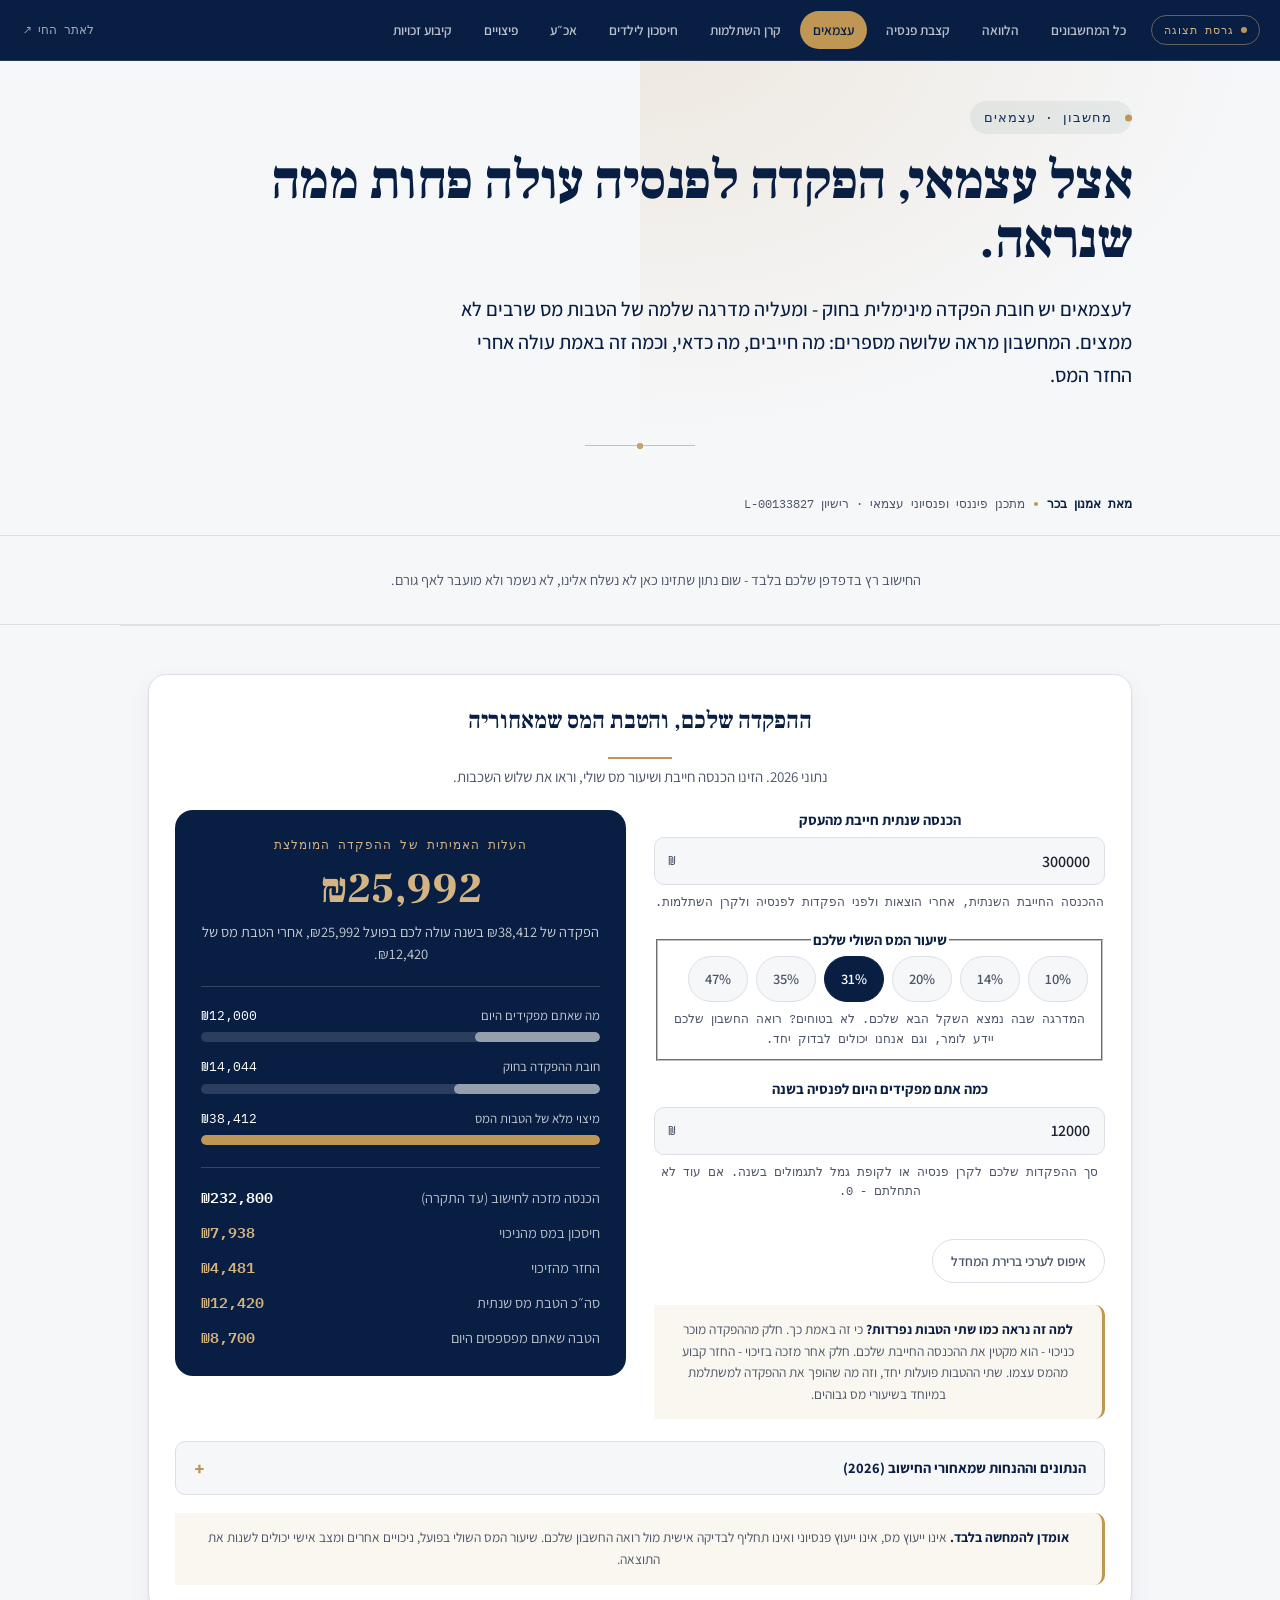
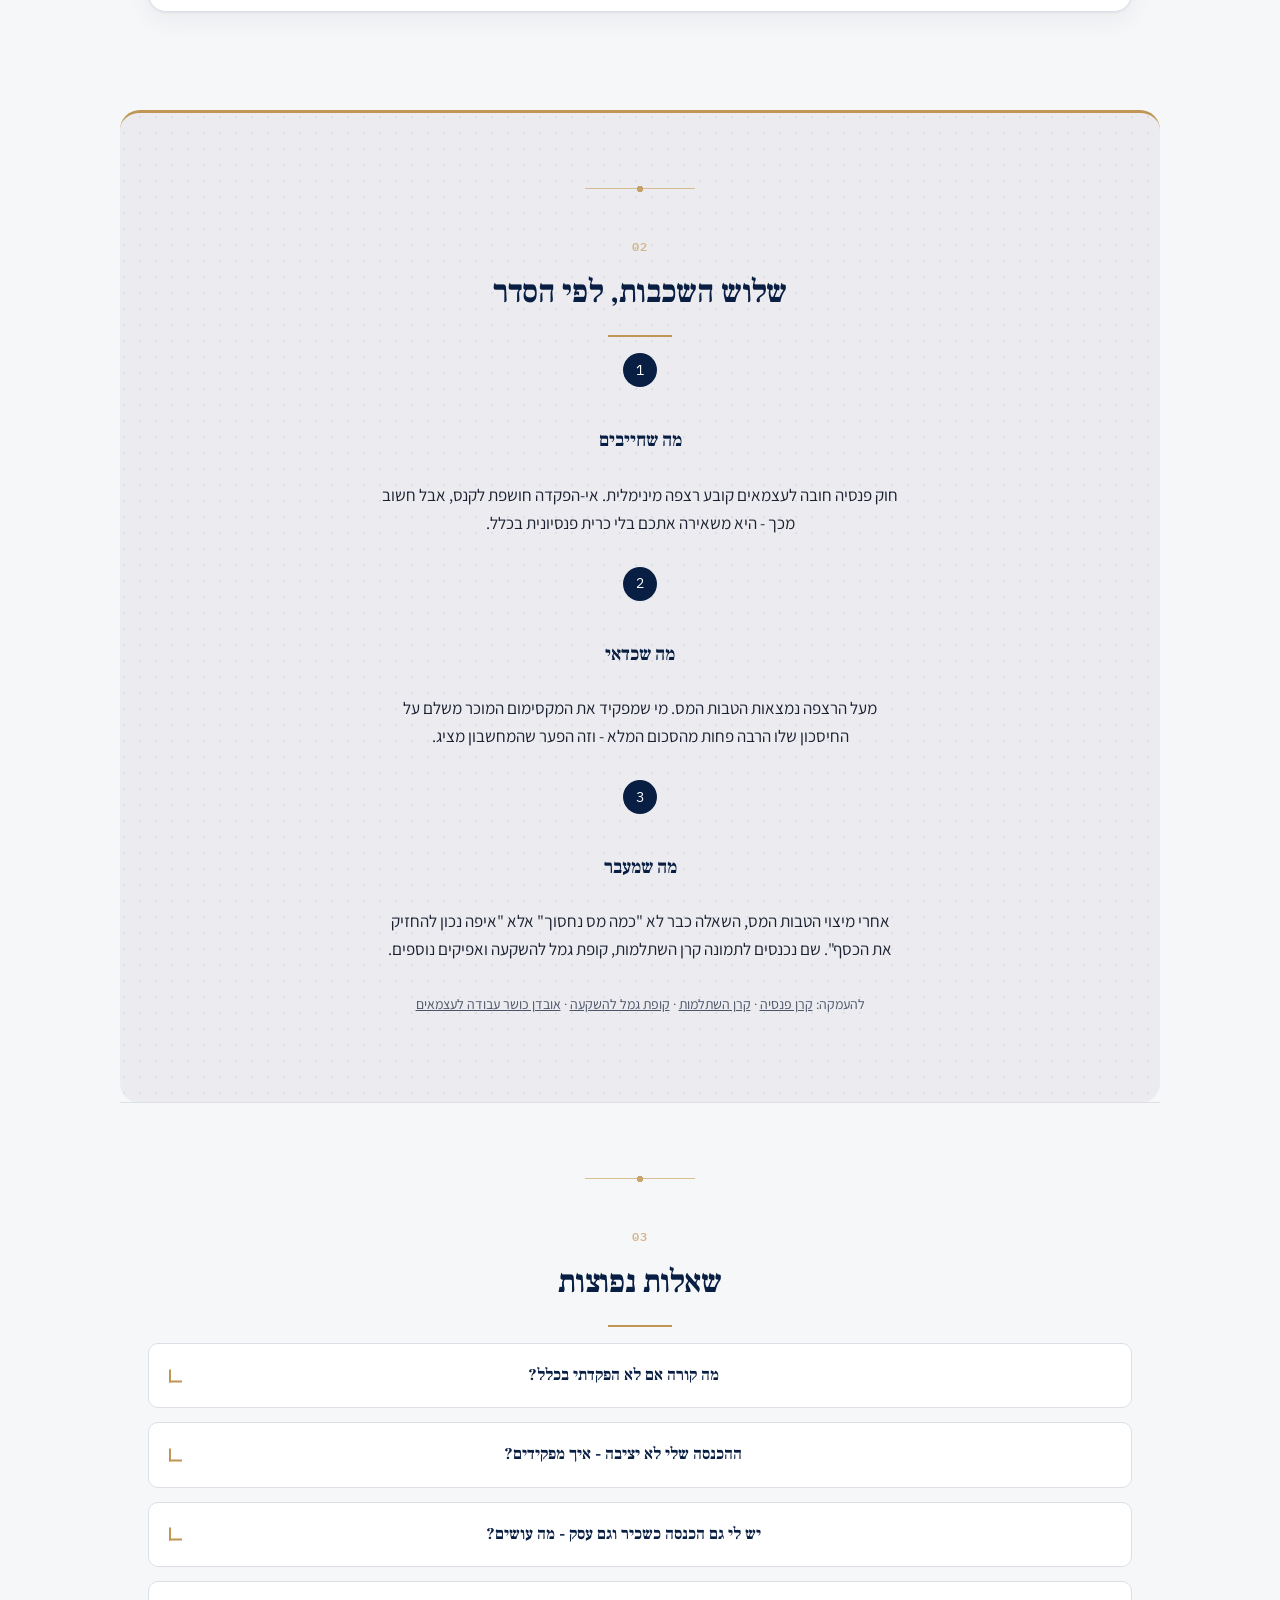
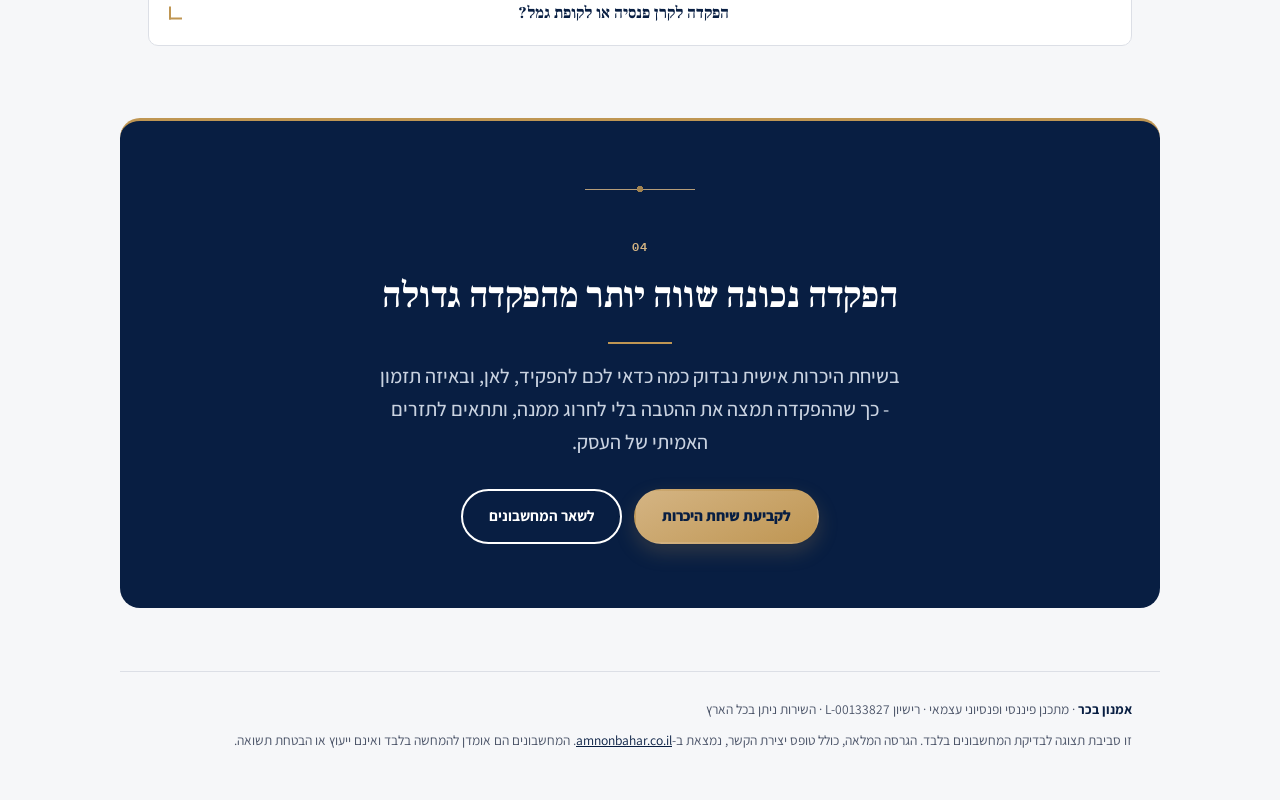
==== commit 5b659726: "Add detailed loan calculator, update nav and links" ====
--- a/atzmaim.html
+++ b/atzmaim.html
@@ -24,7 +24,7 @@
     <span class="pv-flag">גרסת תצוגה</span>
     <nav class="pv-nav" aria-label="מעבר בין מחשבונים">
       <a href="index.html">כל המחשבונים</a>
-      <a href="dmei-nihul.html">דמי ניהול</a>
+      <a href="halvaa.html">הלוואה</a>
       <a href="pensiya.html">קצבת פנסיה</a>
       <a href="atzmaim.html" class="is-active" aria-current="page">עצמאים</a>
       <a href="keren-hishtalmut.html">קרן השתלמות</a>
@@ -285,6 +285,5 @@
      נמצאת ב-<a href="https://amnonbahar.co.il/machshevonim/" target="_blank" rel="noopener">amnonbahar.co.il</a>.
      המחשבונים הם אומדן להמחשה בלבד ואינם ייעוץ או הבטחת תשואה.</p>
 </footer>
-
 </body>
 </html>
--- a/style.css
+++ b/style.css
@@ -1125,6 +1125,11 @@
 
 .calc-grid{display:grid;grid-template-columns:minmax(0,1fr) minmax(0,1fr);gap:28px;align-items:start}
 
+/* שדות ושורות מותנים: הכללים של .calc-field/.calc-out-list li מגדירים display
+   ומנצחים בספציפיות את [hidden] של הדפדפן - בלי הכלל הזה תוכן שאמור להיות
+   מוסתר ממשיך להופיע. (נמצא בבדיקה חזותית 03.09.2026) */
+[data-show][hidden]{display:none !important}
+
 /* ---- שדות קלט ---- */
 .calc-fields{display:grid;gap:18px;min-width:0}
 .calc-field{display:grid;gap:7px;min-width:0}
@@ -1247,3 +1252,23 @@
   .calc{padding:20px 18px}
   .calc-out{padding:22px 18px}
 }
+
+/* ---- לוח סילוקין (מחשבון הלוואה) ---- */
+.calc-sched{margin-top:26px;border-top:1px solid var(--line);padding-top:22px}
+.calc-sched-head{display:flex;flex-wrap:wrap;align-items:center;justify-content:space-between;
+  gap:12px;margin-bottom:14px}
+.calc-sched-head h3{margin:0;font-size:19px;color:var(--navy)}
+.calc-sched-wrap{overflow:auto;max-height:430px;border:1px solid var(--line);border-radius:var(--radius);
+  background:var(--white);-webkit-overflow-scrolling:touch}
+table.calc-table{border-collapse:collapse;width:100%;min-width:560px;font-size:14px}
+table.calc-table th,table.calc-table td{padding:10px 14px;text-align:right;white-space:nowrap;
+  border-bottom:1px solid var(--line)}
+table.calc-table thead th{position:sticky;top:0;z-index:1;background:var(--paper);color:var(--ink-soft);
+  font-family:var(--font-mono);font-size:11.5px;letter-spacing:.05em;text-transform:uppercase;
+  box-shadow:inset 0 -1px 0 var(--line)}
+table.calc-table td{font-variant-numeric:tabular-nums}
+table.calc-table td:first-child{font-weight:700;color:var(--navy)}
+table.calc-table tbody tr:nth-child(even){background:rgba(20,34,56,.025)}
+table.calc-table tbody tr:last-child td{border-bottom:0}
+table.calc-table tfoot td{position:sticky;bottom:0;background:var(--paper);font-weight:700;
+  color:var(--navy);box-shadow:inset 0 1px 0 var(--line)}
